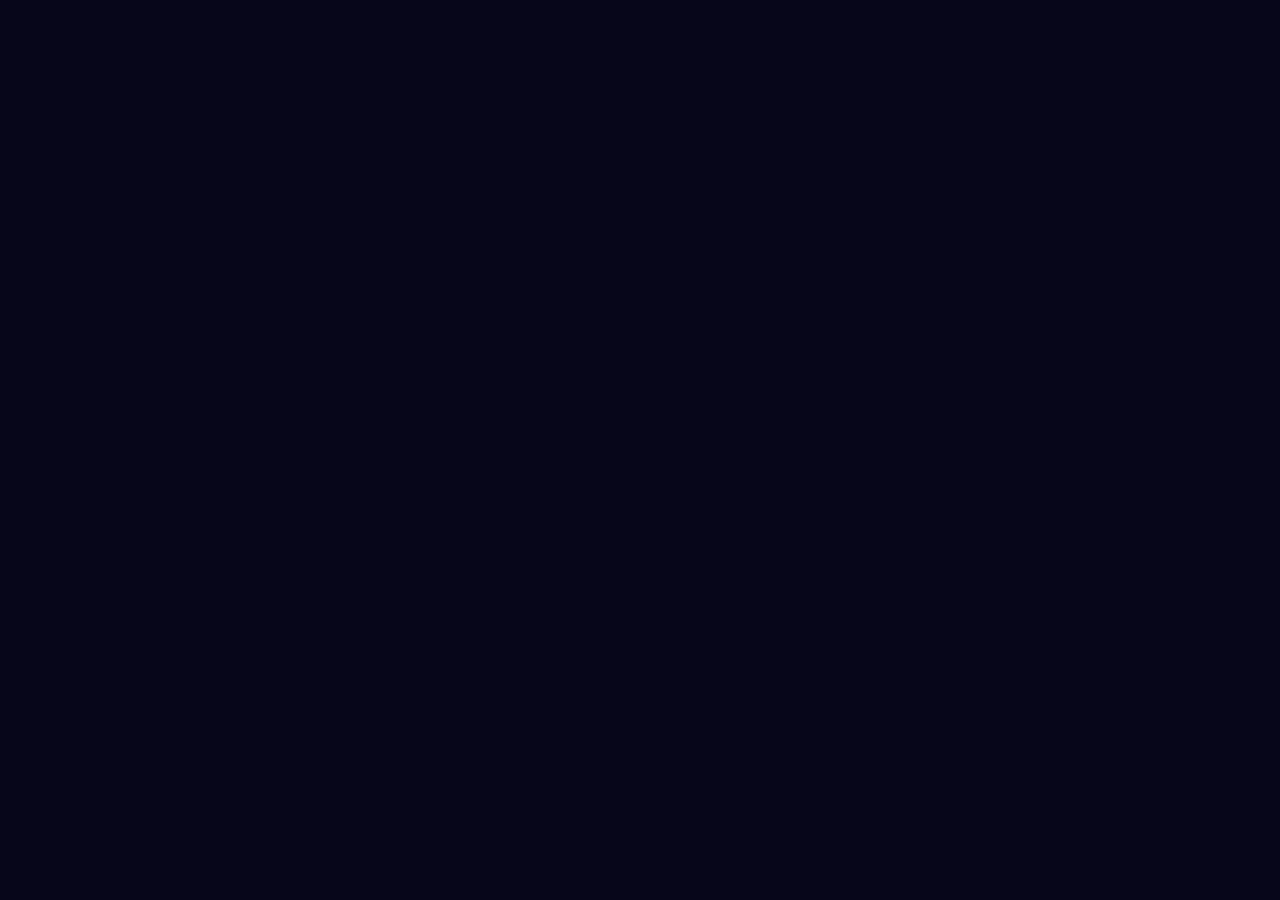
==== index.html @ 248fc1ee "Orb Arena browser build (Poki)" ====
<!doctype html>
<html lang="en">
  <head>
    <meta charset="UTF-8" />
    <meta
      name="viewport"
      content="width=device-width, initial-scale=1, maximum-scale=1, user-scalable=no, viewport-fit=cover"
    />
    <meta name="mobile-web-app-capable" content="yes" />
    <meta name="theme-color" content="#0b0e1a" />
    <title>Orb Arena</title>
    <style>
      :root {
        --bg: #0b0e1a;
        --panel: rgba(14, 18, 36, 0.94);
        --text: #e8ecff;
        --dim: #8e97c4;
        --accent: #4dd2ff;
        --gold: #ffc93c;
        --orb-safe-area-top: var(--safe-area-inset-top, env(safe-area-inset-top, 0px));
        --orb-safe-area-right: var(--safe-area-inset-right, env(safe-area-inset-right, 0px));
        --orb-safe-area-bottom: var(--safe-area-inset-bottom, env(safe-area-inset-bottom, 0px));
        --orb-safe-area-left: var(--safe-area-inset-left, env(safe-area-inset-left, 0px));
      }
      * {
        box-sizing: border-box;
        -webkit-tap-highlight-color: transparent;
      }
      html,
      body {
        margin: 0;
        height: 100%;
        overflow: hidden;
        background: var(--bg);
        color: var(--text);
        font-family: 'Trebuchet MS', 'Segoe UI', system-ui, sans-serif;
        user-select: none;
        -webkit-user-select: none;
        overscroll-behavior: none;
        touch-action: none;
      }
      #game {
        position: fixed;
        inset: 0;
      }
      #game canvas {
        display: block;
        touch-action: none;
      }
      #ui {
        position: fixed;
        inset: 0;
        padding: var(--orb-safe-area-top) var(--orb-safe-area-right) var(--orb-safe-area-bottom)
          var(--orb-safe-area-left);
        pointer-events: none;
        z-index: 2;
      }
      #ui > * {
        pointer-events: auto;
      }
      [hidden] {
        display: none !important;
      }
      .panel {
        background: var(--panel);
        border: 1px solid rgba(120, 140, 255, 0.25);
        border-radius: 18px;
        padding: 20px 24px;
        box-shadow: 0 0 40px rgba(77, 210, 255, 0.15);
      }
      .center {
        position: absolute;
        left: 50%;
        top: 50%;
        transform: translate(-50%, -50%);
        text-align: center;
        max-width: 94vw;
        max-height: 96vh;
        overflow: auto;
      }
      h1 {
        margin: 0 0 2px;
        font-size: clamp(26px, 5vw, 42px);
        letter-spacing: 3px;
        color: var(--accent);
        text-shadow: 0 0 18px var(--accent);
      }
      h3 {
        margin: 14px 0 6px;
        font-size: 15px;
        color: var(--dim);
        text-transform: uppercase;
        letter-spacing: 1px;
      }
      .sub {
        margin: 0 0 10px;
        color: var(--dim);
        font-size: 14px;
      }
      input {
        width: 100%;
        padding: 11px 14px;
        border-radius: 12px;
        border: 1px solid #33406e;
        background: #0a0d1c;
        color: var(--text);
        font-size: 18px;
        text-align: center;
        outline: none;
        user-select: text;
        -webkit-user-select: text;
      }
      input:focus {
        border-color: var(--accent);
      }
      button {
        cursor: pointer;
        font: inherit;
        color: #04101a;
        background: var(--accent);
        border: 0;
        border-radius: 12px;
        padding: 11px 20px;
        font-size: 18px;
        font-weight: 700;
        margin-top: 10px;
        box-shadow: 0 0 20px rgba(77, 210, 255, 0.5);
      }
      button.ghost {
        background: transparent;
        color: var(--dim);
        box-shadow: none;
        font-size: 14px;
        font-weight: 400;
        border: 1px solid #33406e;
        padding: 8px 14px;
      }
      button:hover {
        filter: brightness(1.1);
      }
      button:disabled {
        opacity: 0.45;
        cursor: default;
        filter: none;
      }
      #play {
        width: 100%;
        font-size: 22px;
        padding: 14px;
      }
      .controls {
        margin-top: 10px;
        color: var(--dim);
        font-size: 12px;
        line-height: 1.6;
      }
      /* status bar */
      .status {
        display: flex;
        align-items: center;
        gap: 10px;
        margin: 4px 0 10px;
        font-size: 14px;
      }
      .status .lvl {
        background: #1b2247;
        border: 1px solid #33406e;
        border-radius: 10px;
        padding: 3px 10px;
        white-space: nowrap;
      }
      .status .xp {
        flex: 1;
        height: 8px;
        background: #1b2247;
        border-radius: 6px;
        overflow: hidden;
      }
      .status .xp div {
        height: 100%;
        width: 0;
        background: linear-gradient(90deg, #4dd2ff, #b77dff);
      }
      .status .coins {
        color: var(--gold);
        font-weight: 700;
        white-space: nowrap;
      }
      /* menu tiles */
      .grid {
        display: grid;
        grid-template-columns: repeat(4, 1fr);
        gap: 8px;
        margin: 10px 0 4px;
      }
      .tile {
        margin: 0;
        padding: 10px 6px;
        font-size: 14px;
        background: #1b2247;
        color: var(--text);
        box-shadow: none;
        border: 1px solid #33406e;
        position: relative;
      }
      .tile .ic {
        display: block;
        font-size: 22px;
        margin-bottom: 2px;
      }
      .dot {
        display: none;
        position: absolute;
        top: 4px;
        right: 6px;
        width: 10px;
        height: 10px;
        border-radius: 50%;
        background: #ff1744;
        box-shadow: 0 0 8px #ff1744;
      }
      .dot.on {
        display: block;
      }
      /* pages */
      #page {
        width: min(980px, 96vw);
        height: min(640px, 94vh);
        display: flex;
        flex-direction: column;
        text-align: left;
        overflow: hidden;
      }
      #pagehead {
        display: flex;
        align-items: center;
        gap: 12px;
        margin-bottom: 8px;
      }
      #pagehead h2 {
        margin: 0;
        flex: 1;
        color: var(--accent);
        font-size: 22px;
      }
      #pagehead button {
        margin: 0;
        padding: 6px 14px;
        font-size: 14px;
      }
      #pagebody {
        flex: 1;
        overflow: auto;
        padding-right: 4px;
      }
      .cards {
        display: grid;
        grid-template-columns: repeat(auto-fill, minmax(150px, 1fr));
        gap: 10px;
      }
      .card {
        background: #121936;
        border: 1px solid #2a3566;
        border-radius: 12px;
        padding: 10px;
        text-align: center;
        font-size: 13px;
        position: relative;
      }
      .card b {
        display: block;
        font-size: 15px;
        margin-bottom: 2px;
      }
      .card .d {
        color: var(--dim);
        font-size: 12px;
        min-height: 30px;
      }
      .card.sel {
        border-color: var(--accent);
        box-shadow: 0 0 14px rgba(77, 210, 255, 0.4);
      }
      .card.locked {
        opacity: 0.6;
      }
      .card button {
        margin-top: 6px;
        padding: 5px 10px;
        font-size: 13px;
        width: 100%;
      }
      .swatch {
        display: inline-block;
        width: 28px;
        height: 28px;
        border-radius: 50%;
        margin-bottom: 4px;
        box-shadow: 0 0 10px currentColor;
      }
      .row {
        display: flex;
        align-items: center;
        gap: 10px;
        background: #121936;
        border: 1px solid #2a3566;
        border-radius: 12px;
        padding: 10px 12px;
        margin-bottom: 8px;
      }
      .row .grow {
        flex: 1;
      }
      .row button {
        margin: 0;
        padding: 7px 14px;
        font-size: 14px;
      }
      .bar {
        height: 8px;
        background: #1b2247;
        border-radius: 6px;
        overflow: hidden;
        margin-top: 5px;
      }
      .bar > div {
        height: 100%;
        background: var(--accent);
      }
      .tabs {
        display: flex;
        gap: 6px;
        margin-bottom: 10px;
        flex-wrap: wrap;
      }
      .tabs button {
        margin: 0;
        padding: 6px 12px;
        font-size: 13px;
      }
      .tabs button.on {
        background: var(--accent);
        color: #04101a;
      }
      .star {
        color: #44496b;
      }
      .star.on {
        color: var(--gold);
      }
      .days {
        display: grid;
        grid-template-columns: repeat(7, 1fr);
        gap: 6px;
        margin: 10px 0;
      }
      .day {
        background: #121936;
        border: 1px solid #2a3566;
        border-radius: 10px;
        padding: 8px 2px;
        text-align: center;
        font-size: 12px;
      }
      .day.done {
        opacity: 0.5;
      }
      .day.now {
        border-color: var(--gold);
        box-shadow: 0 0 14px rgba(255, 201, 60, 0.5);
      }
      .day b {
        display: block;
        color: var(--gold);
        font-size: 15px;
      }
      .wheelbox {
        text-align: center;
      }
      #wheelwrap {
        position: relative;
        width: 300px;
        height: 300px;
        margin: 6px auto;
      }
      #wheel {
        width: 100%;
        height: 100%;
        border-radius: 50%;
        border: 4px solid var(--gold);
        transition: transform 4.2s cubic-bezier(0.15, 0.7, 0.1, 1);
        box-shadow: 0 0 30px rgba(255, 201, 60, 0.4);
      }
      #pointer {
        position: absolute;
        left: 50%;
        top: -10px;
        width: 0;
        height: 0;
        margin-left: -12px;
        border-left: 12px solid transparent;
        border-right: 12px solid transparent;
        border-top: 26px solid #ff1744;
        z-index: 2;
      }
      .dexgrid {
        display: grid;
        grid-template-columns: repeat(auto-fill, minmax(26px, 1fr));
        gap: 3px;
        margin: 6px 0 10px;
      }
      .dexgrid i {
        height: 26px;
        border-radius: 6px;
        background: #1b2247;
        border: 1px solid #2a3566;
        display: block;
      }
      .tag {
        display: inline-block;
        border: 1px solid;
        border-radius: 8px;
        padding: 1px 7px;
        font-size: 11px;
        margin: 1px;
      }
      /* HUD */
      #hud {
        position: absolute;
        inset: 0;
        pointer-events: none;
        font-weight: 700;
        text-shadow: 0 0 6px #000;
      }
      #hud > * {
        position: absolute;
      }
      #hpbox {
        left: 14px;
        top: 12px;
        display: flex;
        gap: 8px;
        align-items: center;
      }
      .pip {
        width: 20px;
        height: 20px;
        border-radius: 50%;
        background: #ff5e8a;
        box-shadow: 0 0 10px #ff5e8a;
      }
      .pip.off {
        background: #2a2f4a;
        box-shadow: none;
      }
      .hpbar {
        width: 120px;
        height: 14px;
        background: #2a2f4a;
        border-radius: 8px;
        overflow: hidden;
      }
      .hpbar div {
        height: 100%;
        background: #ff5e8a;
      }
      .hpnum {
        font-size: 14px;
      }
      #kills {
        left: 14px;
        top: 42px;
        font-size: 16px;
      }
      #timer {
        left: 50%;
        top: 8px;
        transform: translateX(-50%);
        font-size: 34px;
        letter-spacing: 2px;
      }
      #modeinfo {
        left: 50%;
        top: 50px;
        transform: translateX(-50%);
        font-size: 14px;
        color: var(--dim);
        white-space: nowrap;
      }
      #fxbar {
        left: 14px;
        top: 68px;
        display: flex;
        flex-direction: column;
        gap: 3px;
        align-items: flex-start;
      }
      .chip {
        border: 1px solid;
        border-radius: 8px;
        padding: 1px 8px;
        font-size: 12px;
        background: rgba(8, 10, 24, 0.6);
      }
      #lb {
        right: 62px;
        top: 10px;
        font-size: 14px;
        min-width: 150px;
        background: rgba(8, 10, 24, 0.55);
        border-radius: 10px;
        padding: 8px 10px;
      }
      #lb div {
        display: flex;
        justify-content: space-between;
        gap: 12px;
      }
      #lb .me {
        color: var(--accent);
      }
      #banner {
        left: 50%;
        top: 16%;
        transform: translateX(-50%);
        font-size: 26px;
        color: var(--gold);
        white-space: nowrap;
      }
      #objective {
        left: 50%;
        bottom: 12px;
        transform: translateX(-50%);
        font-size: 15px;
        background: rgba(8, 10, 24, 0.7);
        border: 1px solid #33406e;
        border-radius: 10px;
        padding: 4px 12px;
        white-space: nowrap;
      }
      #notes {
        left: 50%;
        top: 84px;
        transform: translateX(-50%);
        display: flex;
        flex-direction: column;
        align-items: center;
        gap: 4px;
      }
      .note {
        background: rgba(8, 10, 24, 0.78);
        border: 1px solid #33406e;
        border-radius: 10px;
        padding: 4px 14px;
        font-size: 16px;
        transition: opacity 0.5s;
        white-space: nowrap;
      }
      .note.out {
        opacity: 0;
      }
      #skills {
        position: absolute;
        left: 50%;
        bottom: 14px;
        transform: translateX(-50%);
        display: flex;
        gap: 12px;
      }
      .skillcard {
        position: relative;
      }
      .skillcard .rb {
        position: absolute;
        right: 8px;
        top: 6px;
        font-family: var(--f-title, inherit);
        font-size: 20px;
        font-weight: 800;
        border: 2px solid currentColor;
        border-radius: 8px;
        padding: 0 7px;
        background: rgba(8, 10, 24, 0.7);
      }
      #mpbar {
        position: absolute;
        left: 50%;
        bottom: 84px;
        transform: translateX(-50%);
        width: 300px;
        height: 12px;
        background: #1b2140;
        border: 1px solid #33406e;
        border-radius: 8px;
        overflow: hidden;
        pointer-events: none;
      }
      #mpfill {
        height: 100%;
        width: 100%;
        background: linear-gradient(90deg, #2979ff, #4dd2ff);
      }
      #mptxt {
        position: absolute;
        inset: 0;
        text-align: center;
        font-size: 10px;
        line-height: 12px;
      }
      .skill {
        position: relative;
        margin: 0;
        width: 84px;
        height: 62px;
        padding: 4px;
        background: rgba(8, 10, 24, 0.78);
        color: var(--text);
        border: 2px solid #33406e;
        border-radius: 14px;
        box-shadow: none;
        font-size: 13px;
        overflow: hidden;
        touch-action: none;
      }
      .skill::after {
        content: '';
        position: absolute;
        left: 0;
        right: 0;
        bottom: 0;
        height: var(--cd, 0%);
        background: rgba(0, 0, 0, 0.62);
        pointer-events: none;
      }
      .skill.ready {
        box-shadow: 0 0 14px currentColor;
      }
      .skill.nomp {
        opacity: 0.55;
      }
      .skill .rk {
        position: absolute;
        left: 4px;
        top: 3px;
        z-index: 1;
        font-size: 11px;
        font-weight: 800;
        border: 1px solid currentColor;
        border-radius: 6px;
        padding: 0 4px;
        background: rgba(8, 10, 24, 0.8);
      }
      .skill .el {
        position: absolute;
        left: 0;
        right: 0;
        bottom: 0;
        height: 4px;
      }
      .skill .skn {
        display: block;
        font-weight: 700;
      }
      .skill .key {
        display: block;
        font-size: 10px;
        color: var(--dim);
      }
      .skill .cdn {
        position: absolute;
        right: 6px;
        top: 2px;
        z-index: 1;
        font-size: 16px;
        color: var(--gold);
      }
      #mute {
        position: absolute;
        right: 12px;
        top: 10px;
        margin: 0;
        width: 40px;
        height: 40px;
        padding: 0;
        font-size: 18px;
        border-radius: 50%;
        background: rgba(8, 10, 24, 0.7);
        color: var(--text);
        box-shadow: none;
        border: 1px solid #33406e;
      }
      body.ingame #game {
        bottom: 96px;
      }
      body.ingame #skills {
        bottom: 8px;
      }
      body.ingame #mpbar {
        bottom: 76px;
      }
      @media (max-height: 560px) {
        body.ingame #game {
          bottom: 66px;
        }
        body.ingame .skill {
          height: 50px;
          width: 74px;
          font-size: 11px;
        }
        body.ingame #skills {
          bottom: 4px;
        }
        body.ingame #mpbar {
          bottom: 56px;
          height: 8px;
        }
      }
      @media (pointer: coarse) {
        body.ingame #game {
          bottom: 0;
          right: 78px;
        }
      }
      body.touchdev.ingame #game {
        bottom: 0;
        right: 78px;
      }
      #modal {
        position: fixed;
        inset: 0;
        z-index: 80;
        background: rgba(4, 2, 12, 0.7);
        display: flex;
        align-items: center;
        justify-content: center;
        pointer-events: auto;
      }
      #modal[hidden],
      #mergefx[hidden] {
        display: none;
      }
      #modal .box {
        position: relative;
        width: min(640px, 94vw);
        max-height: 86vh;
        overflow: auto;
        padding: 16px 18px;
      }
      #modal .mclose {
        position: absolute;
        right: 12px;
        top: 12px;
        margin: 0;
      }
      #modal .stats {
        display: grid;
        grid-template-columns: repeat(3, 1fr);
        gap: 6px;
        margin: 8px 0;
      }
      #modal .stats div {
        border: 1px solid #33406e;
        border-radius: 8px;
        padding: 6px 8px;
        background: rgba(8, 10, 24, 0.6);
      }
      #modal .stats b {
        display: block;
        font-size: 18px;
      }
      #levelup {
        position: fixed;
        right: 16px;
        top: 70px;
        z-index: 86;
        pointer-events: auto;
        cursor: pointer;
        animation: mfxin 0.3s ease-out;
      }
      #levelup[hidden],
      #skillbanner[hidden],
      #formfx[hidden] {
        display: none;
      }
      .lvbox {
        width: 240px;
        background: #f4f6ff;
        color: #1b1f3a;
        border: 4px solid #4a5aa8;
        border-radius: 10px;
        box-shadow: 0 6px 0 #2a2f5a;
        font-family: Rajdhani, sans-serif;
      }
      .lvtitle {
        background: #4a5aa8;
        color: #fff;
        font-weight: 800;
        padding: 4px 10px;
        letter-spacing: 1px;
      }
      .lvrows div {
        display: grid;
        grid-template-columns: 1fr auto 52px;
        padding: 2px 10px;
        font-weight: 700;
        border-bottom: 1px solid #dfe3f5;
      }
      .lvrows i {
        font-style: normal;
        color: #1f9d55;
        text-align: right;
      }
      .lvmsg {
        padding: 6px 10px;
        font-weight: 800;
        background: #e2e6fa;
      }
      .skfeed {
        position: fixed;
        top: 96px;
        z-index: 30;
        pointer-events: none;
        display: flex;
        flex-direction: column;
        gap: 4px;
        max-width: 38vw;
      }
      #skfeed-l {
        left: 10px;
        align-items: flex-start;
      }
      #skfeed-r {
        right: 10px;
        align-items: flex-end;
      }
      .skf {
        font-family: Bangers, Impact, sans-serif;
        font-size: 22px;
        letter-spacing: 1px;
        padding: 2px 12px;
        border-radius: 8px;
        background: rgba(8, 10, 24, 0.65);
        white-space: nowrap;
        overflow: hidden;
        text-overflow: ellipsis;
        max-width: 100%;
        animation: skfin 0.25s ease-out, skfout 0.3s ease-in 1.5s forwards;
      }
      .skf.me {
        color: #4da3ff;
        border-left: 4px solid #4da3ff;
        text-shadow: 0 0 10px #1f6fe0;
      }
      .skf.foe {
        color: #ff4d5e;
        border-right: 4px solid #ff4d5e;
        text-shadow: 0 0 10px #d6001c;
      }
      @keyframes skfin {
        from {
          opacity: 0;
          transform: translateX(var(--skf-from, -30px)) scale(1.3);
        }
        to {
          opacity: 1;
          transform: none;
        }
      }
      @keyframes skfout {
        to {
          opacity: 0;
        }
      }
      #skfeed-r .skf {
        --skf-from: 30px;
      }
      body.in-menu .skfeed {
        display: none;
      }
      body.ad-playing #ui,
      body.ad-playing #touch {
        pointer-events: none;
      }
      #skillbanner {
        position: fixed;
        left: 50%;
        top: 64px;
        transform: translateX(-50%);
        z-index: 30;
        pointer-events: none;
        font-family: Bangers, Impact, sans-serif;
        font-size: 26px;
        letter-spacing: 1px;
        padding: 2px 16px;
        border-radius: 10px;
        background: rgba(8, 10, 24, 0.55);
        text-shadow: 0 0 12px currentColor;
        white-space: nowrap;
        animation: bannerin 0.3s ease-out;
      }
      @keyframes bannerin {
        from {
          transform: translateX(-50%) scale(1.8);
          opacity: 0;
        }
        to {
          transform: translateX(-50%) scale(1);
          opacity: 1;
        }
      }
      #formfx {
        position: fixed;
        inset: 0;
        z-index: 70;
        pointer-events: none;
        display: flex;
        align-items: center;
        justify-content: center;
        background: radial-gradient(circle, rgba(255, 23, 68, 0.25), rgba(0, 0, 0, 0.55));
      }
      #formfx .fbox {
        text-align: center;
        animation: mfxin 0.4s ease-out;
      }
      #formfx .fname {
        font-family: Bangers, Impact, sans-serif;
        font-size: 64px;
        color: #ffe58a;
        text-shadow: 0 0 30px #ff1744;
      }
      #formfx .fstats {
        font-size: 20px;
        font-weight: 800;
        color: #fff;
      }
      .statsheet {
        display: grid;
        grid-template-columns: repeat(4, 1fr);
        gap: 6px;
      }
      .statsheet div {
        border: 1px solid #33406e;
        border-radius: 8px;
        padding: 6px 8px;
        background: rgba(8, 10, 24, 0.6);
      }
      .statsheet b {
        display: block;
        font-size: 18px;
      }
      .worldbox {
        margin-bottom: 14px;
      }
      .worldbox.locked {
        filter: grayscale(0.7) brightness(0.7);
      }
      .worldmap {
        width: 100%;
        height: auto;
        display: block;
        border-radius: 18px;
      }
      .worldmap .trail {
        animation: dash 1.6s linear infinite;
      }
      .worldmap .spark {
        animation: twinkle 2.4s ease-in-out infinite;
      }
      .worldmap .mnode.next .halo {
        animation: pulse 1.1s ease-in-out infinite;
        transform-box: fill-box;
        transform-origin: center;
      }
      .worldmap .mnode.open:hover circle {
        filter: brightness(1.25);
      }
      @keyframes dash {
        to {
          stroke-dashoffset: -40;
        }
      }
      @keyframes twinkle {
        50% {
          opacity: 0.2;
        }
      }
      @keyframes pulse {
        50% {
          transform: scale(1.5);
          opacity: 0.6;
        }
      }
      #mergefx {
        position: fixed;
        top: 14%;
        left: 50%;
        transform: translateX(-50%);
        z-index: 85;
        pointer-events: none;
      }
      .mfx {
        min-width: 280px;
        text-align: center;
        padding: 12px 18px;
        border: 3px solid #ffc93c;
        border-radius: 16px;
        background: radial-gradient(circle at 50% 30%, #3a1d6e, #120a26);
        box-shadow: 0 0 40px rgba(255, 201, 60, 0.45);
        animation: mfxin 0.35s ease-out;
      }
      .mfx .mtitle {
        font-family: Bangers, Impact, sans-serif;
        font-size: 32px;
        letter-spacing: 1px;
        color: #ffe58a;
      }
      .mfx .mrow {
        display: flex;
        justify-content: center;
        align-items: center;
        gap: 6px;
        margin: 6px 0;
      }
      .mfx .ico {
        width: 64px;
        height: 64px;
        margin: 0;
      }
      .mfx .ghostcard {
        animation: mfxfly 0.8s ease-in 0.3s forwards;
      }
      .mfx .plus {
        font-size: 28px;
        color: #ffe58a;
        animation: mfxfade 0.8s 0.3s forwards;
      }
      .mfx .maincard {
        animation: mfxpulse 0.9s 0.9s;
      }
      .mfx .lvup {
        font-family: Bangers, Impact, sans-serif;
        font-size: 30px;
        color: #7dff6b;
        animation: mfxpulse 0.9s 1s 2;
      }
      .mfx .bar {
        height: 10px;
        margin-top: 6px;
      }
      .mfx .bar > div {
        transition: width 1.1s ease-out 0.5s;
        background: linear-gradient(90deg, #ffc93c, #7dff6b);
      }
      @keyframes mfxin {
        from {
          transform: scale(0.6);
          opacity: 0;
        }
        to {
          transform: scale(1);
          opacity: 1;
        }
      }
      @keyframes mfxfly {
        to {
          transform: translateX(60px) scale(0.3);
          opacity: 0;
        }
      }
      @keyframes mfxfade {
        to {
          opacity: 0;
        }
      }
      @keyframes mfxpulse {
        50% {
          transform: scale(1.25);
          filter: brightness(1.6);
        }
      }
      .kc {
        display: inline-block;
        padding: 3px 6px;
        margin: 2px;
        border: 2px solid #ffd36e;
        border-bottom-width: 4px;
        border-radius: 6px;
        font-weight: 800;
        text-align: center;
        background: rgba(8, 10, 24, 0.85);
      }
      .kcrow {
        margin: 4px 0;
        text-align: center;
      }
      .kcrow span:not(.kc) {
        margin: 0 6px;
        opacity: 0.85;
      }
      .skillcard {
        cursor: pointer;
      }
      #onboard {
        position: absolute;
        left: 50%;
        top: 50%;
        transform: translate(-50%, -50%);
        width: min(960px, 96vw);
        max-height: 94vh;
        overflow: auto;
        z-index: 60;
        padding: 14px 18px;
      }
      #onboard .obrow {
        display: flex;
        gap: 14px;
        align-items: center;
      }
      #onboard .pick {
        display: flex;
        flex-wrap: wrap;
        gap: 6px;
      }
      #onboard .pick button.on,
      #onboard .card.sel {
        outline: 2px solid #ffd36e;
      }
      #onboard .card {
        cursor: pointer;
      }
      #countdown {
        position: absolute;
        left: 50%;
        top: 38%;
        transform: translate(-50%, -50%);
        font-family: Bangers, Impact, sans-serif;
        font-size: 150px;
        color: #ffe58a;
        text-shadow:
          0 0 30px #ff8a3c,
          0 6px 0 #1b0a3a;
        pointer-events: none;
        z-index: 40;
      }
      #lobby {
        position: absolute;
        left: 50%;
        top: 50%;
        transform: translate(-50%, -50%);
        width: min(900px, 94vw);
        max-height: 88vh;
        overflow: auto;
        z-index: 45;
        padding: 14px 18px;
      }
      #lobby h2 {
        margin: 0 0 4px;
      }
      #lobby .lteam {
        display: grid;
        grid-template-columns: 1fr 1fr;
        gap: 10px;
      }
      #lobby .lp {
        border: 1px solid #33406e;
        border-radius: 10px;
        padding: 8px 10px;
        background: rgba(8, 10, 24, 0.6);
        font-size: 13px;
      }
      #lobby .lp b {
        font-size: 15px;
      }
      #lobby .lsk {
        margin-top: 3px;
        line-height: 1.25;
      }
      #lobby .lsk i {
        font-style: normal;
        opacity: 0.75;
      }
      #lobby .pick {
        display: flex;
        flex-wrap: wrap;
        gap: 6px;
        margin: 6px 0;
      }
      #lobby .pick button {
        margin: 0;
        padding: 5px 9px;
        font-size: 13px;
      }
      #lobby .pick button.on {
        outline: 2px solid #ffd36e;
      }
      #lobby .lbar {
        display: flex;
        align-items: center;
        gap: 12px;
        margin-top: 10px;
      }
      .skill.auto {
        font-weight: 800;
        letter-spacing: 1px;
      }
      .skill.auto.on {
        background: #ffc93c;
        color: #1b0a3a;
      }
      #emotebtn {
        position: absolute;
        left: 12px;
        bottom: 56px;
        margin: 0;
        padding: 6px 12px;
        background: rgba(8, 10, 24, 0.7);
      }
      #emotes {
        position: absolute;
        left: 12px;
        bottom: 100px;
        display: grid;
        grid-template-columns: repeat(3, auto);
        gap: 6px;
        padding: 8px;
        border-radius: 10px;
        background: rgba(8, 10, 24, 0.85);
        border: 1px solid #ffd36e66;
        z-index: 20;
      }
      #emotes button {
        margin: 0;
        padding: 6px 10px;
        font-size: 14px;
      }
      #leave,
      #invite {
        position: absolute;
        bottom: 12px;
        margin: 0;
        background: rgba(8, 10, 24, 0.7);
      }
      #leave {
        left: 12px;
      }
      #invite {
        left: 86px;
      }
      #board table {
        border-collapse: collapse;
        margin: 10px auto 0;
        min-width: 320px;
      }
      #board td,
      #board th {
        padding: 4px 12px;
        text-align: left;
      }
      #board th {
        color: var(--dim);
        font-weight: 400;
        font-size: 13px;
      }
      #board tr.me td {
        color: var(--accent);
        font-weight: 700;
      }
      #board h2 {
        margin: 0;
        font-size: 28px;
        color: var(--gold);
      }
      #board .next {
        color: var(--dim);
        margin-top: 10px;
      }
      #board .reward {
        margin-top: 10px;
        color: var(--gold);
        font-size: 16px;
      }
      #touch {
        position: fixed;
        inset: 0;
        z-index: 1;
        touch-action: none;
        pointer-events: none;
      }
      #touch.on {
        pointer-events: auto;
      }
      .stick {
        position: absolute;
        width: 120px;
        height: 120px;
        margin: -60px 0 0 -60px;
        border-radius: 50%;
        border: 2px solid rgba(255, 255, 255, 0.35);
        background: rgba(255, 255, 255, 0.08);
        pointer-events: none;
      }
      .knob {
        position: absolute;
        left: 50%;
        top: 50%;
        width: 52px;
        height: 52px;
        margin: -26px 0 0 -26px;
        border-radius: 50%;
        background: rgba(77, 210, 255, 0.6);
      }
      #ovmsg {
        font-size: 20px;
        margin: 0 0 6px;
      }
      #ovbtns button {
        margin: 10px 6px 0;
      }
      #hint {
        position: absolute;
        left: 50%;
        bottom: 22%;
        transform: translateX(-50%);
        text-align: center;
        background: rgba(8, 10, 24, 0.78);
        border: 1px solid rgba(77, 210, 255, 0.5);
        border-radius: 14px;
        padding: 12px 20px;
        font-size: clamp(14px, 2.4vw, 22px);
        line-height: 1.5;
        pointer-events: none;
        transition: opacity 0.6s;
        max-width: 92vw;
      }
      #hint b {
        color: var(--accent);
      }
      #rotate {
        position: fixed;
        inset: 0;
        z-index: 10;
        background: #0b0e1a;
        display: none;
        align-items: center;
        justify-content: center;
        text-align: center;
        font-size: 22px;
        padding: 30px;
      }
      @media (orientation: portrait) and (pointer: coarse) {
        #rotate {
          display: flex;
        }
      }
      #toast {
        position: absolute;
        left: 50%;
        bottom: 74px;
        transform: translateX(-50%);
        color: var(--dim);
        font-size: 13px;
        pointer-events: none;
      }
      @media (pointer: coarse) {
        #skills {
          left: auto;
          right: 8px;
          top: 56px;
          bottom: auto;
          transform: none;
          flex-direction: column;
          gap: 5px;
        }
        .skillcard {
          position: relative;
        }
        .skillcard .rb {
          position: absolute;
          right: 8px;
          top: 6px;
          font-family: var(--f-title, inherit);
          font-size: 20px;
          font-weight: 800;
          border: 2px solid currentColor;
          border-radius: 8px;
          padding: 0 7px;
          background: rgba(8, 10, 24, 0.7);
        }
        #mpbar {
          bottom: auto;
          top: 8px;
          left: 14px;
          transform: none;
          width: 130px;
        }
        .skill {
          width: 58px;
          height: 40px;
          padding: 2px;
          font-size: 10px;
        }
        .skill .key {
          display: none;
        }
      }
      @media (max-height: 520px) {
        .panel {
          padding: 10px 14px;
        }
        h1 {
          font-size: 22px;
        }
        .grid {
          grid-template-columns: repeat(8, 1fr);
        }
        .tile {
          font-size: 11px;
          padding: 6px 2px;
        }
        .tile .ic {
          font-size: 16px;
        }
        button {
          padding: 7px 14px;
          font-size: 14px;
        }
        #play {
          font-size: 16px;
          padding: 8px;
        }
        input {
          padding: 6px;
          font-size: 14px;
        }
        .controls {
          display: none;
        }
        #timer {
          font-size: 22px;
          top: 4px;
        }
        #modeinfo {
          top: 32px;
          font-size: 11px;
        }
        #lb {
          font-size: 10px;
          min-width: 110px;
          padding: 4px 6px;
          right: 52px;
          top: 6px;
        }
        #kills {
          font-size: 12px;
          top: 28px;
        }
        .pip {
          width: 12px;
          height: 12px;
        }
        #hpbox {
          top: 8px;
          left: 10px;
          gap: 5px;
        }
        #fxbar {
          top: 48px;
          left: 10px;
        }
        .chip {
          font-size: 10px;
        }
        #notes {
          top: 54px;
        }
        .note {
          font-size: 12px;
          padding: 2px 8px;
        }
        #hint {
          bottom: auto;
          top: 14%;
          font-size: 12px;
          padding: 6px 12px;
        }
        #mute {
          width: 32px;
          height: 32px;
          font-size: 14px;
          top: 6px;
          right: 8px;
        }
        #leave,
        #invite {
          font-size: 11px;
          padding: 5px 10px;
          bottom: 8px;
        }
        #leave {
          left: 8px;
        }
        #invite {
          left: 66px;
        }
        #banner {
          font-size: 16px;
        }
        .stick {
          width: 100px;
          height: 100px;
          margin: -50px 0 0 -50px;
        }
        .knob {
          width: 44px;
          height: 44px;
          margin: -22px 0 0 -22px;
        }
        #page {
          height: 96vh;
        }
        #wheelwrap {
          width: 200px;
          height: 200px;
        }
        #objective {
          font-size: 11px;
          bottom: 6px;
          padding: 2px 8px;
        }
      }

      /* ===== Starforge theme: custom fonts, ornate panels, cosmic backdrop ===== */
      :root {
        --bg: #07061a;
        --text: #f4eeff;
        --dim: #a9a2d6;
        --accent: #4dd2ff;
        --gold: #ffc93c;
        --f-display: 'Cinzel', Georgia, serif;
        --f-ui: 'Rajdhani', 'Segoe UI', system-ui, sans-serif;
        --f-pop: 'Bangers', Impact, cursive;
      }
      html,
      body {
        font-family: var(--f-ui);
        font-weight: 600;
        letter-spacing: 0.3px;
        background: var(--bg);
      }
      #backdrop {
        position: fixed;
        inset: 0;
        z-index: 1;
        pointer-events: none;
        opacity: 0;
        transition: opacity 0.4s;
        background:
          radial-gradient(1.4px 1.4px at 12% 22%, #fff, transparent),
          radial-gradient(1.2px 1.2px at 28% 64%, #cfe9ff, transparent),
          radial-gradient(1.6px 1.6px at 44% 14%, #fff, transparent),
          radial-gradient(1.2px 1.2px at 58% 80%, #ffe9b0, transparent),
          radial-gradient(1.4px 1.4px at 71% 36%, #fff, transparent),
          radial-gradient(1.2px 1.2px at 86% 70%, #d9c8ff, transparent),
          radial-gradient(1.6px 1.6px at 93% 18%, #fff, transparent),
          radial-gradient(1.2px 1.2px at 6% 86%, #fff, transparent),
          radial-gradient(1px 1px at 37% 42%, #fff, transparent),
          radial-gradient(1px 1px at 79% 90%, #fff, transparent),
          radial-gradient(60% 55% at 15% 15%, rgba(91, 60, 255, 0.5), transparent),
          radial-gradient(55% 60% at 85% 80%, rgba(255, 77, 166, 0.35), transparent),
          radial-gradient(40% 40% at 55% 50%, rgba(77, 210, 255, 0.18), transparent), #07061a;
      }
      body.in-menu #backdrop {
        opacity: 1;
      }
      .panel {
        border: 2px solid rgba(138, 92, 255, 0.55);
        border-radius: 12px;
        background: linear-gradient(165deg, rgba(34, 26, 96, 0.97), rgba(11, 9, 38, 0.98));
        box-shadow:
          0 0 0 1px #000,
          0 14px 50px rgba(0, 0, 0, 0.7),
          inset 0 0 50px rgba(91, 60, 255, 0.18);
      }
      .panel::before {
        content: '';
        position: absolute;
        inset: 5px;
        pointer-events: none;
        border-radius: 8px;
        background:
          linear-gradient(var(--gold), var(--gold)) top left / 22px 3px no-repeat,
          linear-gradient(var(--gold), var(--gold)) top left / 3px 22px no-repeat,
          linear-gradient(var(--gold), var(--gold)) top right / 22px 3px no-repeat,
          linear-gradient(var(--gold), var(--gold)) top right / 3px 22px no-repeat,
          linear-gradient(var(--gold), var(--gold)) bottom left / 22px 3px no-repeat,
          linear-gradient(var(--gold), var(--gold)) bottom left / 3px 22px no-repeat,
          linear-gradient(var(--gold), var(--gold)) bottom right / 22px 3px no-repeat,
          linear-gradient(var(--gold), var(--gold)) bottom right / 3px 22px no-repeat;
      }
      h1 {
        font-family: var(--f-display);
        font-weight: 900;
        letter-spacing: 5px;
        background: linear-gradient(180deg, #fffbe0, #ffc93c 55%, #e8851e);
        -webkit-background-clip: text;
        background-clip: text;
        color: transparent;
        text-shadow: none;
        filter: drop-shadow(0 0 16px rgba(255, 179, 0, 0.55));
      }
      h2,
      h3 {
        font-family: var(--f-display);
        letter-spacing: 1px;
      }
      h3 {
        color: var(--gold);
        font-size: 14px;
      }
      .sub {
        color: var(--dim);
        font-size: 15px;
        letter-spacing: 0.6px;
      }
      input {
        font-family: var(--f-ui);
        font-weight: 700;
        border: 2px solid #5b4aa8;
        background: rgba(6, 5, 24, 0.9);
        border-radius: 8px;
        letter-spacing: 1px;
      }
      input:focus {
        border-color: var(--gold);
        box-shadow: 0 0 14px rgba(255, 201, 60, 0.4);
      }
      button {
        font-family: var(--f-ui);
        font-weight: 700;
        text-transform: uppercase;
        letter-spacing: 1.4px;
        color: #04122a;
        border: 2px solid #c8f4ff;
        border-radius: 8px;
        background: linear-gradient(180deg, #7be6ff, #2a9be0);
        box-shadow:
          0 4px 0 #14527a,
          0 0 18px rgba(77, 210, 255, 0.45);
        transition:
          transform 0.08s,
          box-shadow 0.08s,
          filter 0.15s;
      }
      button:hover {
        transform: translateY(-1px);
        filter: brightness(1.12);
      }
      button:active {
        transform: translateY(3px);
        box-shadow:
          0 1px 0 #14527a,
          0 0 10px rgba(77, 210, 255, 0.4);
      }
      button:disabled {
        transform: none;
        box-shadow: 0 3px 0 #1c2440;
        background: linear-gradient(180deg, #3a4266, #262c4d);
        border-color: #4a5280;
        color: #8c93b8;
      }
      button.ghost {
        background: rgba(10, 8, 36, 0.7);
        color: var(--dim);
        border: 2px solid #4a3f8f;
        box-shadow: none;
        text-transform: none;
        letter-spacing: 0.6px;
      }
      #play {
        font-family: var(--f-display);
        font-weight: 900;
        font-size: 24px;
        letter-spacing: 3px;
        color: #2a1500;
        border-color: #fff3b0;
        background: linear-gradient(180deg, #ffe58a, #ffb020 60%, #e8851e);
        box-shadow:
          0 5px 0 #8a4f00,
          0 0 26px rgba(255, 176, 32, 0.6);
      }
      .tabs button {
        text-transform: none;
        letter-spacing: 0.5px;
        background: rgba(20, 16, 66, 0.9);
        color: var(--text);
        border: 2px solid #4a3f8f;
        box-shadow: none;
      }
      .tabs button.on {
        background: linear-gradient(180deg, #ffe58a, #ffb020);
        color: #2a1500;
        border-color: #fff3b0;
      }
      .grid {
        display: flex;
        flex-wrap: wrap;
        justify-content: center;
        gap: 8px;
      }
      .tile {
        width: calc(20% - 7px);
        min-width: 84px;
        background: linear-gradient(180deg, rgba(48, 38, 128, 0.95), rgba(20, 16, 64, 0.95));
        color: var(--text);
        border: 2px solid #5b4aa8;
        box-shadow: 0 3px 0 #0a0820;
        text-transform: none;
        letter-spacing: 0.5px;
        font-size: 15px;
      }
      .tile:hover {
        border-color: var(--gold);
        box-shadow:
          0 3px 0 #0a0820,
          0 0 18px rgba(255, 201, 60, 0.45);
      }
      .tile .ic {
        font-size: 26px;
        filter: drop-shadow(0 0 6px rgba(255, 201, 60, 0.5));
      }
      .card,
      .row,
      .day,
      .tile {
        font-family: var(--f-ui);
      }
      .card {
        background: linear-gradient(180deg, #1d1760, #110d3d);
        border: 2px solid #4a3f8f;
        border-radius: 10px;
      }
      .card b {
        font-family: var(--f-display);
        font-size: 15px;
        letter-spacing: 0.4px;
      }
      .card.sel {
        border-color: var(--gold);
        box-shadow: 0 0 16px rgba(255, 201, 60, 0.5);
      }
      .row {
        background: linear-gradient(90deg, #1d1760, #130f45);
        border: 2px solid #4a3f8f;
        border-radius: 10px;
      }
      #pagehead h2 {
        font-family: var(--f-display);
        font-weight: 900;
        color: var(--gold);
        letter-spacing: 2px;
      }
      #timer {
        font-family: var(--f-display);
        font-weight: 900;
      }
      .note,
      #hint,
      #banner,
      #objective {
        font-family: var(--f-ui);
        font-weight: 700;
      }
      #banner {
        font-family: var(--f-pop);
        font-size: 34px;
        letter-spacing: 2px;
        color: #ffe58a;
        -webkit-text-stroke: 1px #6a3a00;
      }
      #board h2 {
        font-family: var(--f-display);
        font-weight: 900;
      }
      #lb,
      #modeinfo,
      #kills {
        font-family: var(--f-ui);
        font-weight: 700;
      }
      .skill {
        font-family: var(--f-ui);
        font-weight: 700;
        border-radius: 12px;
      }
      .skill .skn {
        text-transform: uppercase;
        letter-spacing: 1px;
        font-size: 12px;
      }
      /* champion panel */
      #champ {
        position: absolute;
        left: max(16px, calc(50% - 760px));
        top: 50%;
        transform: translateY(-50%);
        width: 270px;
        text-align: center;
        padding: 14px 16px 16px;
      }
      #champ h4 {
        margin: 0;
        font-family: var(--f-display);
        font-size: 13px;
        letter-spacing: 3px;
        color: var(--gold);
      }
      #champ .art svg {
        width: 100%;
        height: auto;
        display: block;
        filter: drop-shadow(0 0 18px rgba(255, 201, 60, 0.45));
        animation: bob 3.2s ease-in-out infinite;
      }
      #champ .nm {
        font-family: var(--f-display);
        font-weight: 900;
        font-size: 30px;
        letter-spacing: 3px;
        color: #fff3b0;
        text-shadow: 0 0 14px rgba(255, 176, 32, 0.7);
      }
      #champ .ttl {
        color: var(--dim);
        font-size: 14px;
        margin-bottom: 4px;
      }
      #champ button {
        width: 100%;
        font-size: 14px;
        padding: 8px;
        margin-top: 6px;
      }
      @keyframes bob {
        0%,
        100% {
          transform: translateY(0);
        }
        50% {
          transform: translateY(-7px);
        }
      }
      .art svg {
        width: 100%;
        height: auto;
        display: block;
      }
      .ico {
        width: 44px;
        height: 44px;
        flex: none;
        display: block;
        margin: 0 auto 4px;
      }
      .day .ico {
        width: 24px;
        height: 24px;
        margin: 2px auto 0;
      }
      .row .ico {
        margin: 0 8px 0 0;
      }
      button .ico {
        width: 26px;
        height: 26px;
        vertical-align: middle;
        margin-right: 4px;
      }
      .worldmap .bob {
        animation: wmbob 3s ease-in-out infinite;
      }
      .worldmap .fall {
        animation: wmfall 6s linear infinite;
      }
      .worldmap .fall.fast {
        animation-duration: 1.2s;
      }
      .worldmap .rise {
        animation: wmrise 5s linear infinite;
      }
      .worldmap .flash {
        opacity: 0;
        animation: wmflash 7s infinite;
      }
      .worldmap .gift.ready {
        animation: wmbob 1.2s ease-in-out infinite;
      }
      @keyframes wmbob {
        50% {
          transform: translateY(-6px);
        }
      }
      @keyframes wmfall {
        to {
          transform: translate(-30px, 380px);
        }
      }
      @keyframes wmrise {
        to {
          transform: translate(20px, -380px);
          opacity: 0;
        }
      }
      @keyframes wmflash {
        0%,
        90%,
        94%,
        100% {
          opacity: 0;
        }
        92% {
          opacity: 0.35;
        }
      }
      .heroprev {
        display: flex;
        gap: 14px;
        align-items: center;
        padding: 8px 10px;
        margin: 6px 0 10px;
        border: 1px solid #33406e;
        border-radius: 12px;
        background: linear-gradient(120deg, #1b2148, #10142c);
      }
      .heroart svg {
        width: 190px;
        height: 228px;
      }
      .heroGear {
        display: flex;
        flex-wrap: wrap;
      }
      .cards .card > svg.ico:first-child {
        width: 72px;
        height: 72px;
      }
      .heroGear .ico {
        width: 34px;
        height: 34px;
        margin: 4px 4px 0 0;
      }
      .prizecards {
        display: grid;
        grid-template-columns: repeat(auto-fill, minmax(118px, 1fr));
        gap: 8px;
        max-height: 320px;
        overflow-y: auto;
        margin: 8px 0;
      }
      .prizecard {
        position: relative;
        display: flex;
        flex-direction: column;
        align-items: center;
        gap: 4px;
        padding: 10px 6px;
        border: 2px solid var(--gold);
        border-radius: 10px;
        background: linear-gradient(160deg, #2a2350, #141028);
        font-size: 12px;
        text-align: center;
        animation: cardin 0.35s ease-out both;
      }
      .prizecard .pci {
        font-size: 26px;
      }
      .prizecard .pcn {
        position: absolute;
        top: 3px;
        left: 6px;
        font-size: 10px;
        opacity: 0.6;
      }
      @keyframes cardin {
        from {
          transform: rotateY(90deg) scale(0.6);
          opacity: 0;
        }
        to {
          transform: none;
          opacity: 1;
        }
      }
      .towerart {
        width: 64px;
        height: 64px;
        flex: none;
      }
      .towerart svg {
        width: 100%;
        height: 100%;
      }
      .bossgrid {
        display: grid;
        grid-template-columns: repeat(auto-fill, minmax(210px, 1fr));
        gap: 12px;
      }
      .boss {
        background: linear-gradient(180deg, #1d1760, #0f0b38);
        border: 2px solid #4a3f8f;
        border-radius: 12px;
        padding: 10px;
        text-align: center;
      }
      .boss.champion {
        border-color: var(--gold);
        box-shadow: 0 0 20px rgba(255, 201, 60, 0.35);
        grid-column: 1 / -1;
        display: grid;
        grid-template-columns: 200px 1fr;
        gap: 16px;
        text-align: left;
        align-items: center;
      }
      .boss .art {
        background: radial-gradient(circle, rgba(138, 92, 255, 0.35), transparent 70%);
        border-radius: 10px;
      }
      .boss b {
        display: block;
        font-family: var(--f-display);
        font-size: 17px;
        color: #fff3b0;
        margin-top: 4px;
      }
      .boss .tt {
        color: var(--dim);
        font-size: 13px;
      }
      .boss .lore {
        font-size: 14px;
        margin: 6px 0;
        color: #e3dcff;
      }
      .boss .hint {
        font-size: 13px;
        color: var(--gold);
      }
      @media (max-width: 1180px), (max-height: 640px) {
        #champ {
          display: none;
        }
      }
      @media (max-height: 520px) {
        .tile {
          width: calc(11% - 7px);
          min-width: 60px;
        }
        .tile .ic {
          font-size: 18px;
        }
      }
    </style>
    <script type="module" crossorigin src="./assets/index-BSRe_pp0.js"></script>
    <link rel="stylesheet" crossorigin href="./assets/index-Bs13a1-r.css">
  </head>
  <body>
    <div id="game"></div>
    <div id="backdrop"></div>
    <div id="ui">
      <div id="champ" class="panel" hidden>
        <h4>REIGNING CHAMPION</h4>
        <div class="art" id="champart"></div>
        <div class="nm">MAJEN</div>
        <div class="ttl">The Crowned Champion</div>
        <button id="champfight">Challenge Majen</button>
        <button id="champbtn" class="ghost">Meet the champion</button>
      </div>
      <div id="menu" class="panel center" hidden>
        <h1>Orb Arena</h1>
        <p class="sub">Shoot glowing orbs. Collect powerups. Rule the arena.</p>
        <div class="status">
          <span class="lvl">Lv <b data-level>1</b></span>
          <div class="xp"><div data-xpbar></div></div>
          <span class="coins">&#9679; <b data-coins>0</b></span>
        </div>
        <input id="nick" maxlength="16" autocomplete="off" spellcheck="false" aria-label="Nickname" />
        <button id="play">Quick Play</button>
        <div class="grid">
          <button class="tile" data-page="arenas"><span class="ic">&#9876;</span>Arenas</button>
          <button class="tile" data-page="campaign"><span class="ic">&#9733;</span>Campaign</button>
          <button class="tile" data-page="loadout"><span class="ic">&#129466;</span>Hero</button>
          <button class="tile" data-page="shop"><span class="ic">&#128722;</span>Shop &amp; Market</button>
          <button class="tile" data-page="daily">
            <span class="ic">&#127873;</span>Daily<i class="dot"></i>
          </button>
          <button class="tile" data-page="quests">
            <span class="ic">&#128220;</span>Quests<i class="dot"></i>
          </button>
          <button class="tile" data-page="spin"><span class="ic">&#127922;</span>Lucky Wheel<i class="dot"></i></button>
          <button class="tile" data-page="collection"><span class="ic">&#128220;</span>Skills</button>
          <button class="tile" data-page="summons"><span class="ic">&#128054;</span>Summons</button>
          <button class="tile" data-page="dex"><span class="ic">&#128218;</span>Powerups</button>
          <button class="tile" data-page="bestiary"><span class="ic">&#128009;</span>Bestiary</button>
          <button class="tile" data-page="ranked"><span class="ic">&#127942;</span>Ranked</button>
          <button class="tile" data-page="chests"><span class="ic">&#128230;</span>Chests</button>
          <button class="tile" data-page="guild"><span class="ic">&#128737;</span>Guilds</button>
          <button class="tile" data-page="training"><span class="ic">&#127919;</span>Training</button>
        </div>
        <button id="practice" class="ghost">Practice offline</button>
        <div class="sub" style="font-size:11px;opacity:.7;margin-top:4px">Art: Fluent Emoji by Microsoft (MIT) &middot; icons from game-icons.net by Lorc, Delapouite and contributors (CC BY 3.0)</div>
        <div class="controls" id="controls">
          WASD / arrows: move &middot; Mouse: aim &middot; Click: shoot &middot; 1-5 (or Space / E): skills<br />Touch:
          left stick moves, right stick aims and fires, buttons use skills
        </div>
      </div>
      <div id="page" class="panel center" hidden>
        <div id="pagehead">
          <h2 id="pagetitle"></h2>
          <span class="status"
            ><span class="lvl">Lv <b data-level>1</b></span
            ><span class="coins">&#9679; <b data-coins>0</b></span></span
          >
          <button id="pageclose" class="ghost">Back</button>
        </div>
        <div id="pagebody"></div>
      </div>
      <div id="hud" hidden>
        <div id="hpbox"></div>
        <div id="kills"></div>
        <div id="timer"></div>
        <div id="modeinfo"></div>
        <div id="fxbar"></div>
        <div id="lb"></div>
        <div id="banner" hidden></div>
        <div id="notes"></div>
        <div id="objective" hidden></div>
        <div id="toast"></div>
        <div id="hint" hidden></div>
        <div id="mpbar">
          <div id="mpfill"></div>
          <span id="mptxt"></span>
        </div>
      </div>
      <div id="board" class="panel center" hidden></div>
      <div id="overlay" class="panel center" hidden>
        <p id="ovmsg"></p>
        <div id="ovbtns"></div>
      </div>
      <div id="skills">
        <button id="sk0" class="skill" hidden></button>
        <button id="sk1" class="skill" hidden></button>
        <button id="sk2" class="skill" hidden></button>
        <button id="sk3" class="skill" hidden></button>
        <button id="sk4" class="skill" hidden></button>
        <button id="autobtn" class="skill auto" hidden title="Auto skills (X): casts attack and defence skills and aims them for you">AUTO</button>
      </div>
      <button id="mute" aria-label="Mute" hidden>&#128266;</button>
      <button id="leave" class="ghost" hidden>Leave</button>
      <button id="invite" class="ghost" hidden>Invite friends</button>
    <button id="emotebtn" class="ghost" hidden aria-label="Quick chat (T)">&#128172;</button>
    <div id="emotes" hidden></div>
    <div id="countdown" hidden></div>
    <div id="modal" hidden></div>
    <div id="mergefx" hidden></div>
    <div id="levelup" hidden></div>
    <div id="skillbanner" hidden></div>
    <div id="skfeed-l" class="skfeed"></div>
    <div id="skfeed-r" class="skfeed"></div>
    <div id="formfx" hidden></div>
    <div id="onboard" class="panel" hidden></div>
    <div id="lobby" class="panel" hidden></div>
    </div>
    <div id="touch"></div>
    <div id="rotate">Please rotate your phone to landscape<br />to play Orb Arena</div>
  </body>
</html>
---- assets/index-Bs13a1-r.css ----
@font-face{font-family:Cinzel;font-style:normal;font-display:swap;font-weight:700;src:url(./cinzel-latin-700-normal-Dkw14w9r.woff2) format("woff2"),url(./cinzel-latin-700-normal-C-gK7hA8.woff) format("woff")}@font-face{font-family:Cinzel;font-style:normal;font-display:swap;font-weight:900;src:url(./cinzel-latin-900-normal-BI3z7Tow.woff2) format("woff2"),url(./cinzel-latin-900-normal-t_fSDEbn.woff) format("woff")}@font-face{font-family:Rajdhani;font-style:normal;font-display:swap;font-weight:500;src:url(./rajdhani-latin-500-normal-ByNUCHrt.woff2) format("woff2"),url(./rajdhani-latin-500-normal-DfvNI-Td.woff) format("woff")}@font-face{font-family:Rajdhani;font-style:normal;font-display:swap;font-weight:600;src:url(./rajdhani-latin-600-normal-CXCVEoA9.woff2) format("woff2"),url(./rajdhani-latin-600-normal-Dx02qI2_.woff) format("woff")}@font-face{font-family:Rajdhani;font-style:normal;font-display:swap;font-weight:700;src:url(./rajdhani-latin-700-normal-BPDUZo87.woff2) format("woff2"),url(./rajdhani-latin-700-normal-e0Uj8ZlN.woff) format("woff")}@font-face{font-family:Bangers;font-style:normal;font-display:swap;font-weight:400;src:url(./bangers-latin-400-normal-DeHY8Ncq.woff2) format("woff2"),url(./bangers-latin-400-normal-BAEm-Pv0.woff) format("woff")}:root{--phase-surface: rgba(13, 16, 43, .94);--phase-raised: #171f4b;--phase-line: rgba(122, 102, 226, .5);--phase-cyan: #62ddf4;--phase-ally: #66b3ff;--phase-enemy: #ff657a}#settings{position:fixed;top:10px;right:62px;z-index:46;min-height:40px;margin:0;padding:7px 12px;color:#dbe7ff;background:#080a18c7;border-color:#45538d;box-shadow:none}body.ingame #settings{display:none}.setting-row{display:flex;align-items:center;justify-content:space-between;gap:24px;padding:14px 0;border-bottom:1px solid rgba(255,255,255,.08);text-align:left}.setting-row small{display:block;max-width:390px;margin-top:3px;color:var(--dim);font-size:13px}.setting-row input[type=checkbox]{width:24px;height:24px;accent-color:var(--phase-cyan);flex:none}.setting-row input[type=range]{width:160px;padding:0;accent-color:var(--phase-cyan)}.setting-row select{padding:9px;color:var(--text);background:#111738;border:1px solid #4c5b94;border-radius:7px;font:inherit}.setting-row output{color:var(--phase-cyan)}#pagehead{position:sticky;top:0;z-index:4;padding-bottom:10px;background:linear-gradient(var(--phase-surface) 75%,transparent)}#pagebody{scrollbar-width:thin;scrollbar-color:#5b50a0 transparent}.card,.qrow,.dailyday,.calday,.boss{border-color:#7666d26b;background:linear-gradient(145deg,#1b1f4ae6,#0c0f27e6)}.card:hover{border-color:#62ddf4b3}.class-option{width:auto;margin:0;color:var(--text);font:inherit;letter-spacing:0;text-transform:none;cursor:pointer}.class-option .d{display:block}.tabs button.on{border-color:var(--phase-cyan);box-shadow:0 0 14px #62ddf433}:focus-visible{outline:2px solid var(--phase-cyan);outline-offset:3px}html[data-motion=off] *,html[data-motion=off] *:before,html[data-motion=off] *:after{animation:none!important;transition:none!important;scroll-behavior:auto!important}html[data-colorblind=true] #skfeed-r .skf{border-right-style:dashed}#killfeed{position:absolute;top:145px;right:16px;display:grid;gap:5px;text-align:right;font-size:13px;pointer-events:none}#killfeed div{padding:5px 9px;background:#080b18db;border-right:3px solid currentColor}#killfeed .ally{color:var(--phase-ally)}#killfeed .enemy{color:var(--phase-enemy)}.skfeed .skf{max-width:260px;overflow:hidden;padding:6px 10px;border-radius:6px;font-family:Rajdhani,sans-serif;font-size:14px;font-weight:700;line-height:1.2;text-overflow:ellipsis;white-space:nowrap}#skfeed-l .skf{color:#9bd1ff;background:linear-gradient(90deg,#19365ee6,#19365e14);border-left-color:var(--phase-ally)}#skfeed-r .skf{color:#ffa8b3;background:linear-gradient(270deg,#552539e6,#55253914);border-right-color:var(--phase-enemy)}#journey{margin:12px 0 2px;padding-top:10px;border-top:1px solid rgba(122,102,226,.3);text-align:left}#journey summary{display:flex;align-items:center;justify-content:space-between;min-height:36px;color:#e8e2ff;cursor:pointer;list-style:none}#journey summary::-webkit-details-marker{display:none}#journey summary span{color:var(--dim);font-size:12px}.journey-cards{display:grid;grid-template-columns:repeat(3,minmax(0,1fr));gap:8px;margin-top:10px}.journey-card{padding:10px;border:1px solid rgba(122,102,226,.35);border-radius:8px;background:#0c0f27bf}.journey-card small{color:var(--phase-cyan);letter-spacing:1px}.journey-card b{display:block;margin:5px 0 2px;color:#fff}.journey-card p{min-height:30px;margin:0 0 7px;color:var(--dim);font-size:11px}.journey-progress{height:4px;overflow:hidden;background:#ffffff1a;border-radius:4px}.journey-progress span{display:block;height:100%;background:linear-gradient(90deg,#62ddf4,#f4c76a)}.journey-card>div:last-child{display:flex;align-items:center;justify-content:space-between;margin-top:6px}.journey-card em{color:var(--dim);font-size:10px;font-style:normal}.journey-card button{min-height:26px;margin:0;padding:3px 7px;font-size:10px}.journey-pin{display:flex;align-items:center;gap:8px;margin-top:9px;color:var(--dim);font-size:11px}.journey-pin select{min-width:0;padding:5px;color:var(--text);background:#111738;border:1px solid #4c5b94;border-radius:6px}.journey-note{margin:5px 0 0;color:var(--dim);font-size:10px}#hint .hint-dismiss{min-height:28px;margin:7px 0 0 10px;padding:3px 8px;pointer-events:auto}@media(prefers-reduced-motion:reduce){*,*:before,*:after{animation-duration:.001ms!important;animation-iteration-count:1!important;transition:none!important}}@media(max-width:650px){#rotate{display:none!important}#menu,#page{width:calc(100vw - 24px);max-height:calc(100dvh - 74px);top:48px;transform:translate(-50%);overflow:auto}#menu{padding:14px}#menu .grid{grid-template-columns:repeat(3,minmax(0,1fr));gap:7px}#menu .tile{width:auto;min-width:0;min-height:72px;padding:8px 4px;font-size:11px}#menu .tile .ic{font-size:21px}#champ{position:static;transform:none;width:auto;margin:12px auto}#page{padding:14px}#pagehead{gap:8px}#pagetitle{font-size:21px}#settings{top:8px;right:58px;min-height:36px;padding:5px 8px;font-size:12px}.setting-row{gap:10px}.setting-row input[type=range]{width:112px}.journey-cards{grid-template-columns:1fr}body.touchdev.ingame #game{right:0;bottom:96px}body.touchdev.ingame #skills{inset:auto auto 7px 50%!important;transform:translate(-50%)!important;flex-direction:row!important;gap:3px!important}body.touchdev.ingame .skill{width:52px;height:46px}body.touchdev.ingame #mpbar{top:40px;left:12px;bottom:auto;width:130px;transform:none}body.touchdev.ingame #timer{top:5px;left:auto;right:54px;transform:none;font-size:24px}body.touchdev.ingame #modeinfo{top:32px;left:auto;right:54px;transform:none}body.touchdev.ingame #kills{top:62px;left:12px}body.touchdev.ingame #fxbar{top:84px;left:12px}body.touchdev.ingame #lb{top:82px;right:8px;min-width:112px}body.touchdev.ingame #skfeed-l,body.touchdev.ingame #skfeed-r{top:176px;max-width:145px}body.touchdev.ingame #hint{top:auto;bottom:112px;max-width:270px}body.touchdev.ingame #objective{bottom:108px}body.touchdev.ingame #settings{display:none}body:has(#lobby:not([hidden])) #skills{display:none!important}#lobby{width:calc(100vw - 24px);max-height:calc(100dvh - 32px);padding:12px 14px}#lobby .lteam{grid-template-columns:1fr}#lobby .lp{font-size:12px}}
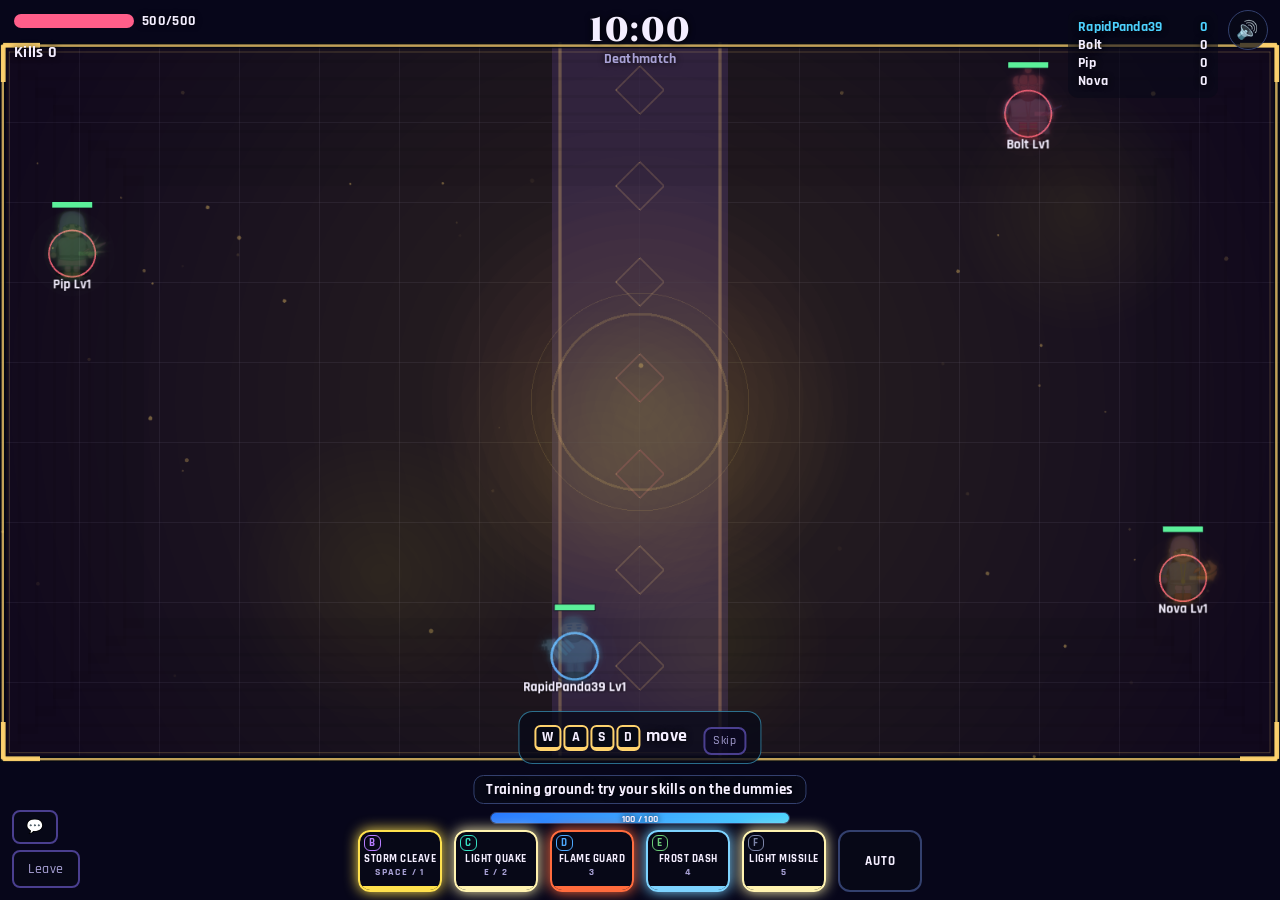
==== commit f2dc13bc: "Game-style home lobby and page skins" ====
--- a/index.html
+++ b/index.html
@@ -2059,9 +2059,242 @@
           font-size: 18px;
         }
       }
+    
+      /* ===== First minute and layout fixes ===== */
+      /* "Create your fighter": dim everything behind it so the menu and champion card do not show through. */
+      #onboard:not([hidden]) {
+        box-shadow: 0 0 0 100vmax rgba(4, 2, 12, 0.82);
+      }
+      /* Pre-match lobby: a small bar under the timer that starts the match by itself. */
+      #lobby .lbar {
+        flex-wrap: wrap;
+        gap: 10px;
+        margin: 0;
+      }
+      #lobby .lbar button {
+        margin: 0;
+        white-space: nowrap;
+      }
+      #lobby .lwhere {
+        font-weight: 800;
+        color: var(--gold);
+        white-space: nowrap;
+      }
+      #lobby .lstart {
+        margin: 0;
+        white-space: nowrap;
+      }
+      #lobby.compact {
+        top: 74px;
+        transform: translateX(-50%);
+        width: auto;
+        max-width: 96vw;
+        max-height: none;
+        overflow: visible;
+        padding: 8px 14px;
+      }
+      #lobby.compact .lbar {
+        flex-wrap: nowrap;
+      }
+      /* The start notices (mode, goal) appear under the bar instead of behind it. */
+      body:has(#lobby.compact:not([hidden])) #notes {
+        top: 140px;
+      }
+      /* Tutorial coach: one short line above the skill bar, never over the arena centre. */
+      #hint.coach {
+        top: auto;
+        bottom: 136px;
+        display: flex;
+        align-items: center;
+        gap: 6px;
+        white-space: nowrap;
+        font-size: 18px;
+        line-height: 1.3;
+        padding: 8px 14px;
+      }
+      #hint .hint-dismiss {
+        pointer-events: auto;
+        margin: 0 0 0 10px;
+        padding: 3px 10px;
+        font-size: 12px;
+      }
+      #hint.coach .kc {
+        margin: 0 1px;
+        padding: 1px 6px;
+        font-size: 14px;
+      }
+      /* Objective line: above the mana bar, not behind the skill buttons. */
+      body.ingame #objective {
+        bottom: 96px;
+      }
+      /* Skill buttons: rank badge in the corner, name in two lines at most, key label always inside. */
+      .skill {
+        display: flex;
+        flex-direction: column;
+        align-items: center;
+        justify-content: center;
+        gap: 1px;
+        padding: 14px 4px 6px;
+      }
+      .skill .skn {
+        display: -webkit-box;
+        -webkit-line-clamp: 2;
+        -webkit-box-orient: vertical;
+        overflow: hidden;
+        max-width: 100%;
+        font-size: 11px;
+        line-height: 1.1;
+        letter-spacing: 0.5px;
+      }
+      .skill .key {
+        line-height: 1;
+      }
+      .skill.auto {
+        padding: 4px;
+      }
+      @media (max-height: 560px) {
+        body.ingame #objective {
+          bottom: 66px;
+        }
+        #hint.coach {
+          bottom: 96px;
+          font-size: 15px;
+        }
+        body.ingame .skill {
+          padding: 12px 3px 4px;
+        }
+        .skill .skn {
+          font-size: 10px;
+        }
+      }
+      @media (max-height: 520px) {
+        #lobby.compact {
+          top: 46px;
+          padding: 4px 18px;
+        }
+        #lobby .lbar {
+          gap: 6px;
+        }
+        #lobby .lbar button {
+          padding: 4px 10px;
+          font-size: 12px;
+        }
+        #lobby .lwhere,
+        #lobby .lstart {
+          font-size: 12px;
+        }
+        body:has(#lobby.compact:not([hidden])) #notes {
+          top: 96px;
+        }
+      }
+      /* Touch: skills sit in a column on the right, so the HUD must keep clear of it. */
+      @media (pointer: coarse) {
+        body.ingame #objective {
+          bottom: 6px;
+        }
+        #hint.coach {
+          top: auto;
+          bottom: 34px;
+          font-size: 13px;
+          padding: 5px 10px;
+        }
+        body.ingame #mpbar {
+          top: 27px;
+          left: 10px;
+          width: 120px;
+          height: 9px;
+        }
+        body.ingame #mptxt {
+          font-size: 8px;
+          line-height: 9px;
+        }
+        body.ingame #kills {
+          top: 40px;
+        }
+        body.ingame #fxbar {
+          top: 56px;
+        }
+        body.ingame #lb {
+          right: 78px;
+        }
+        body.ingame .skill {
+          padding: 11px 2px 3px;
+        }
+        .skill .skn {
+          font-size: 9px;
+          letter-spacing: 0;
+        }
+        .skill .rk {
+          font-size: 9px;
+          padding: 0 3px;
+        }
+      }
+      body.touchdev.ingame #objective {
+        bottom: 6px;
+      }
+      body.touchdev #hint.coach {
+        top: auto;
+        bottom: 34px;
+        font-size: 13px;
+        padding: 5px 10px;
+      }
+      body.touchdev.ingame #mpbar {
+        top: 27px;
+        left: 10px;
+        width: 120px;
+        height: 9px;
+      }
+      body.touchdev.ingame #mptxt {
+        font-size: 8px;
+        line-height: 9px;
+      }
+      body.touchdev.ingame #kills {
+        top: 40px;
+      }
+      body.touchdev.ingame #fxbar {
+        top: 56px;
+      }
+      body.touchdev.ingame #lb {
+        right: 78px;
+      }
+    
+      /* Main menu: the most used tiles first; the rest open with More. */
+      .grid:not(.open) .tile.more {
+        display: none;
+      }
+      .grid .tile.more {
+        order: 2;
+      }
+      #moretile {
+        order: 3;
+      }
+    
+      /* Kill feed: bottom right, so it never collides with the opponents' skill names at the top right. */
+      body #hud #killfeed {
+        top: auto;
+        bottom: 112px;
+        right: 16px;
+      }
+      @media (max-height: 560px) {
+        body #hud #killfeed {
+          bottom: 80px;
+        }
+      }
+      @media (pointer: coarse) {
+        body #hud #killfeed {
+          bottom: 40px;
+          right: 84px;
+          font-size: 11px;
+        }
+      }
+      body.touchdev #hud #killfeed {
+        bottom: 40px;
+        right: 84px;
+        font-size: 11px;
+      }
     </style>
-    <script type="module" crossorigin src="./assets/index-BSRe_pp0.js"></script>
-    <link rel="stylesheet" crossorigin href="./assets/index-Bs13a1-r.css">
+    <script type="module" crossorigin src="./assets/index-CYRwU9qX.js"></script>
+    <link rel="stylesheet" crossorigin href="./assets/index-D-9koY4c.css">
   </head>
   <body>
     <div id="game"></div>
@@ -2075,43 +2308,54 @@
         <button id="champfight">Challenge Majen</button>
         <button id="champbtn" class="ghost">Meet the champion</button>
       </div>
-      <div id="menu" class="panel center" hidden>
-        <h1>Orb Arena</h1>
-        <p class="sub">Shoot glowing orbs. Collect powerups. Rule the arena.</p>
-        <div class="status">
-          <span class="lvl">Lv <b data-level>1</b></span>
-          <div class="xp"><div data-xpbar></div></div>
-          <span class="coins">&#9679; <b data-coins>0</b></span>
+      <div id="menu" class="lobby" hidden>
+        <header class="lb-top">
+          <div class="lb-profile">
+            <div class="lb-avatar" id="lbavatar" aria-hidden="true"></div>
+            <div class="lb-who">
+              <input id="nick" maxlength="16" autocomplete="off" spellcheck="false" aria-label="Nickname" />
+              <div class="status">
+                <span class="lvl">Lv <b data-level>1</b></span>
+                <div class="xp"><div data-xpbar></div></div>
+              </div>
+            </div>
+          </div>
+          <div class="lb-brand"><h1>Orb Arena</h1><p class="sub">Fight heroes. Fire skills. Rule the arena.</p></div>
+          <div class="lb-cur"><span class="coins"><i class="coin" aria-hidden="true"></i><b data-coins>0</b></span></div>
+        </header>
+        <nav class="rail rail-l" aria-label="Rewards and shop">
+          <button class="tile" data-page="daily"><span class="ic">&#127873;</span><span class="tl">Daily</span><i class="dot"></i></button>
+          <button class="tile" data-page="quests"><span class="ic">&#128220;</span><span class="tl">Quests</span><i class="dot"></i></button>
+          <button class="tile" data-page="spin"><span class="ic">&#127922;</span><span class="tl">Lucky Wheel</span><i class="dot"></i></button>
+          <button class="tile" data-page="shop"><span class="ic">&#128722;</span><span class="tl">Shop</span></button>
+        </nav>
+        <section class="lb-stage">
+          <button class="lb-hero" id="lbhero" aria-label="Your hero. Open the Hero page"></button>
+          <div class="lb-plate" aria-hidden="true"></div>
+          <div class="lb-heroname" id="lbheroname"></div>
+        </section>
+        <nav class="rail rail-r" aria-label="Game modes and hero">
+          <button class="tile" data-page="loadout"><span class="ic">&#129466;</span><span class="tl">Hero</span></button>
+          <button class="tile" data-page="campaign"><span class="ic">&#9733;</span><span class="tl">Campaign</span></button>
+          <button class="tile" data-page="ranked"><span class="ic">&#127942;</span><span class="tl">Ranked</span></button>
+          <button class="tile" id="moretile" aria-expanded="false"><span class="ic">&#8943;</span><span class="tl mlabel">More</span><i class="dot"></i></button>
+        </nav>
+        <div class="grid moregrid" aria-label="More">
+          <button class="tile more" data-page="arenas"><span class="ic">&#9876;</span><span class="tl">Arenas</span></button>
+          <button class="tile more" data-page="collection"><span class="ic">&#10024;</span><span class="tl">Skills</span></button>
+          <button class="tile more" data-page="summons"><span class="ic">&#128054;</span><span class="tl">Summons</span></button>
+          <button class="tile more" data-page="dex"><span class="ic">&#128218;</span><span class="tl">Powerups</span></button>
+          <button class="tile more" data-page="bestiary"><span class="ic">&#128009;</span><span class="tl">Bestiary</span></button>
+          <button class="tile more" data-page="chests"><span class="ic">&#128230;</span><span class="tl">Chests</span></button>
+          <button class="tile more" data-page="guild"><span class="ic">&#128737;</span><span class="tl">Guilds</span></button>
+          <button class="tile more" data-page="training"><span class="ic">&#127919;</span><span class="tl">Training</span></button>
         </div>
-        <input id="nick" maxlength="16" autocomplete="off" spellcheck="false" aria-label="Nickname" />
-        <button id="play">Quick Play</button>
-        <div class="grid">
-          <button class="tile" data-page="arenas"><span class="ic">&#9876;</span>Arenas</button>
-          <button class="tile" data-page="campaign"><span class="ic">&#9733;</span>Campaign</button>
-          <button class="tile" data-page="loadout"><span class="ic">&#129466;</span>Hero</button>
-          <button class="tile" data-page="shop"><span class="ic">&#128722;</span>Shop &amp; Market</button>
-          <button class="tile" data-page="daily">
-            <span class="ic">&#127873;</span>Daily<i class="dot"></i>
-          </button>
-          <button class="tile" data-page="quests">
-            <span class="ic">&#128220;</span>Quests<i class="dot"></i>
-          </button>
-          <button class="tile" data-page="spin"><span class="ic">&#127922;</span>Lucky Wheel<i class="dot"></i></button>
-          <button class="tile" data-page="collection"><span class="ic">&#128220;</span>Skills</button>
-          <button class="tile" data-page="summons"><span class="ic">&#128054;</span>Summons</button>
-          <button class="tile" data-page="dex"><span class="ic">&#128218;</span>Powerups</button>
-          <button class="tile" data-page="bestiary"><span class="ic">&#128009;</span>Bestiary</button>
-          <button class="tile" data-page="ranked"><span class="ic">&#127942;</span>Ranked</button>
-          <button class="tile" data-page="chests"><span class="ic">&#128230;</span>Chests</button>
-          <button class="tile" data-page="guild"><span class="ic">&#128737;</span>Guilds</button>
-          <button class="tile" data-page="training"><span class="ic">&#127919;</span>Training</button>
+        <div class="lb-play">
+          <div class="lb-mode"><b>Quick Play</b><span>Modes and arenas rotate every round</span></div>
+          <button id="play">Play</button>
+          <button id="practice" class="ghost">Practice offline</button>
         </div>
-        <button id="practice" class="ghost">Practice offline</button>
-        <div class="sub" style="font-size:11px;opacity:.7;margin-top:4px">Art: Fluent Emoji by Microsoft (MIT) &middot; icons from game-icons.net by Lorc, Delapouite and contributors (CC BY 3.0)</div>
-        <div class="controls" id="controls">
-          WASD / arrows: move &middot; Mouse: aim &middot; Click: shoot &middot; 1-5 (or Space / E): skills<br />Touch:
-          left stick moves, right stick aims and fires, buttons use skills
-        </div>
+        <div class="lb-foot">Art: Fluent Emoji by Microsoft (MIT) &middot; icons from game-icons.net by Lorc, Delapouite and contributors (CC BY 3.0)</div>
       </div>
       <div id="page" class="panel center" hidden>
         <div id="pagehead">
--- a/assets/index-D-9koY4c.css
+++ b/assets/index-D-9koY4c.css
@@ -0,0 +1 @@
+@font-face{font-family:Cinzel;font-style:normal;font-display:swap;font-weight:700;src:url(./cinzel-latin-700-normal-Dkw14w9r.woff2) format("woff2"),url(./cinzel-latin-700-normal-C-gK7hA8.woff) format("woff")}@font-face{font-family:Cinzel;font-style:normal;font-display:swap;font-weight:900;src:url(./cinzel-latin-900-normal-BI3z7Tow.woff2) format("woff2"),url(./cinzel-latin-900-normal-t_fSDEbn.woff) format("woff")}@font-face{font-family:Rajdhani;font-style:normal;font-display:swap;font-weight:500;src:url(./rajdhani-latin-500-normal-ByNUCHrt.woff2) format("woff2"),url(./rajdhani-latin-500-normal-DfvNI-Td.woff) format("woff")}@font-face{font-family:Rajdhani;font-style:normal;font-display:swap;font-weight:600;src:url(./rajdhani-latin-600-normal-CXCVEoA9.woff2) format("woff2"),url(./rajdhani-latin-600-normal-Dx02qI2_.woff) format("woff")}@font-face{font-family:Rajdhani;font-style:normal;font-display:swap;font-weight:700;src:url(./rajdhani-latin-700-normal-BPDUZo87.woff2) format("woff2"),url(./rajdhani-latin-700-normal-e0Uj8ZlN.woff) format("woff")}@font-face{font-family:Bangers;font-style:normal;font-display:swap;font-weight:400;src:url(./bangers-latin-400-normal-DeHY8Ncq.woff2) format("woff2"),url(./bangers-latin-400-normal-BAEm-Pv0.woff) format("woff")}:root{--phase-surface: rgba(13, 16, 43, .94);--phase-raised: #171f4b;--phase-line: rgba(122, 102, 226, .5);--phase-cyan: #62ddf4;--phase-ally: #66b3ff;--phase-enemy: #ff657a}#settings{position:fixed;top:10px;right:62px;z-index:46;min-height:40px;margin:0;padding:7px 12px;color:#dbe7ff;background:#080a18c7;border-color:#45538d;box-shadow:none}body.ingame #settings{display:none}.setting-row{display:flex;align-items:center;justify-content:space-between;gap:24px;padding:14px 0;border-bottom:1px solid rgba(255,255,255,.08);text-align:left}.setting-row small{display:block;max-width:390px;margin-top:3px;color:var(--dim);font-size:13px}.setting-row input[type=checkbox]{width:24px;height:24px;accent-color:var(--phase-cyan);flex:none}.setting-row input[type=range]{width:160px;padding:0;accent-color:var(--phase-cyan)}.setting-row select{padding:9px;color:var(--text);background:#111738;border:1px solid #4c5b94;border-radius:7px;font:inherit}.setting-row output{color:var(--phase-cyan)}#pagehead{position:sticky;top:0;z-index:4;padding-bottom:10px;background:linear-gradient(var(--phase-surface) 75%,transparent)}#pagebody{scrollbar-width:thin;scrollbar-color:#5b50a0 transparent}.card,.qrow,.dailyday,.calday,.boss{border-color:#7666d26b;background:linear-gradient(145deg,#1b1f4ae6,#0c0f27e6)}.card:hover{border-color:#62ddf4b3}.class-option{width:auto;margin:0;color:var(--text);font:inherit;letter-spacing:0;text-transform:none;cursor:pointer}.class-option .d{display:block}.tabs button.on{border-color:var(--phase-cyan);box-shadow:0 0 14px #62ddf433}:focus-visible{outline:2px solid var(--phase-cyan);outline-offset:3px}html[data-motion=off] *,html[data-motion=off] *:before,html[data-motion=off] *:after{animation:none!important;transition:none!important;scroll-behavior:auto!important}html[data-colorblind=true] #skfeed-r .skf{border-right-style:dashed}#killfeed{position:absolute;top:145px;right:16px;display:grid;gap:5px;text-align:right;font-size:13px;pointer-events:none}#killfeed div{padding:5px 9px;background:#080b18db;border-right:3px solid currentColor}#killfeed .ally{color:var(--phase-ally)}#killfeed .enemy{color:var(--phase-enemy)}.skfeed .skf{max-width:260px;overflow:hidden;padding:6px 10px;border-radius:6px;font-family:Rajdhani,sans-serif;font-size:14px;font-weight:700;line-height:1.2;text-overflow:ellipsis;white-space:nowrap}#skfeed-l .skf{color:#9bd1ff;background:linear-gradient(90deg,#19365ee6,#19365e14);border-left-color:var(--phase-ally)}#skfeed-r .skf{color:#ffa8b3;background:linear-gradient(270deg,#552539e6,#55253914);border-right-color:var(--phase-enemy)}#journey{margin:12px 0 2px;padding-top:10px;border-top:1px solid rgba(122,102,226,.3);text-align:left}#journey summary{display:flex;align-items:center;justify-content:space-between;min-height:36px;color:#e8e2ff;cursor:pointer;list-style:none}#journey summary::-webkit-details-marker{display:none}#journey summary span{color:var(--dim);font-size:12px}.journey-cards{display:grid;grid-template-columns:repeat(3,minmax(0,1fr));gap:8px;margin-top:10px}.journey-card{padding:10px;border:1px solid rgba(122,102,226,.35);border-radius:8px;background:#0c0f27bf}.journey-card small{color:var(--phase-cyan);letter-spacing:1px}.journey-card b{display:block;margin:5px 0 2px;color:#fff}.journey-card p{min-height:30px;margin:0 0 7px;color:var(--dim);font-size:11px}.journey-progress{height:4px;overflow:hidden;background:#ffffff1a;border-radius:4px}.journey-progress span{display:block;height:100%;background:linear-gradient(90deg,#62ddf4,#f4c76a)}.journey-card>div:last-child{display:flex;align-items:center;justify-content:space-between;margin-top:6px}.journey-card em{color:var(--dim);font-size:10px;font-style:normal}.journey-card button{min-height:26px;margin:0;padding:3px 7px;font-size:10px}.journey-pin{display:flex;align-items:center;gap:8px;margin-top:9px;color:var(--dim);font-size:11px}.journey-pin select{min-width:0;padding:5px;color:var(--text);background:#111738;border:1px solid #4c5b94;border-radius:6px}.journey-note{margin:5px 0 0;color:var(--dim);font-size:10px}#hint .hint-dismiss{min-height:28px;margin:7px 0 0 10px;padding:3px 8px;pointer-events:auto}@media(prefers-reduced-motion:reduce){*,*:before,*:after{animation-duration:.001ms!important;animation-iteration-count:1!important;transition:none!important}}@media(max-width:650px){#rotate{display:none!important}#menu,#page{width:calc(100vw - 24px);max-height:calc(100dvh - 74px);top:48px;transform:translate(-50%);overflow:auto}#menu{padding:14px}#menu .grid{grid-template-columns:repeat(3,minmax(0,1fr));gap:7px}#menu .tile{width:auto;min-width:0;min-height:72px;padding:8px 4px;font-size:11px}#menu .tile .ic{font-size:21px}#champ{position:static;transform:none;width:auto;margin:12px auto}#page{padding:14px}#pagehead{gap:8px}#pagetitle{font-size:21px}#settings{top:8px;right:58px;min-height:36px;padding:5px 8px;font-size:12px}.setting-row{gap:10px}.setting-row input[type=range]{width:112px}.journey-cards{grid-template-columns:1fr}body.touchdev.ingame #game{right:0;bottom:96px}body.touchdev.ingame #skills{inset:auto auto 7px 50%!important;transform:translate(-50%)!important;flex-direction:row!important;gap:3px!important}body.touchdev.ingame .skill{width:52px;height:46px}body.touchdev.ingame #mpbar{top:40px;left:12px;bottom:auto;width:130px;transform:none}body.touchdev.ingame #timer{top:5px;left:auto;right:54px;transform:none;font-size:24px}body.touchdev.ingame #modeinfo{top:32px;left:auto;right:54px;transform:none}body.touchdev.ingame #kills{top:62px;left:12px}body.touchdev.ingame #fxbar{top:84px;left:12px}body.touchdev.ingame #lb{top:82px;right:8px;min-width:112px}body.touchdev.ingame #skfeed-l,body.touchdev.ingame #skfeed-r{top:176px;max-width:145px}body.touchdev.ingame #hint{top:auto;bottom:112px;max-width:270px}body.touchdev.ingame #objective{bottom:108px}body.touchdev.ingame #settings{display:none}body:has(#lobby:not([hidden])) #skills{display:none!important}#lobby{width:calc(100vw - 24px);max-height:calc(100dvh - 32px);padding:12px 14px}#lobby .lteam{grid-template-columns:1fr}#lobby .lp{font-size:12px}}#menu.lobby{position:fixed;inset:0;z-index:20;margin:0;padding:0;width:auto;max-width:none;max-height:none;transform:none;overflow:hidden;background:none;border:0;border-radius:0;box-shadow:none;text-align:center;pointer-events:none}#menu.lobby[hidden]{display:none}#menu.lobby>*{pointer-events:auto}#menu.lobby:before,#menu.lobby:after{display:none}#menu .lb-top{position:absolute;left:0;right:0;top:0;height:78px;display:flex;align-items:center;justify-content:space-between;gap:16px;padding:10px 172px 10px 16px;background:linear-gradient(180deg,#050414eb,#05041400);pointer-events:none}#menu .lb-top>*{pointer-events:auto}#menu .lb-profile{display:flex;align-items:center;gap:10px;padding:5px 16px 5px 5px;border-radius:40px;background:#0d0e2ae0;border:2px solid #4b3f97;box-shadow:0 6px 18px #00000059}#menu .lb-avatar{flex:none;width:54px;height:54px;border-radius:50%;overflow:hidden;background:radial-gradient(circle at 50% 30%,#4b3fb5,#120e33);border:3px solid #ffc93c;box-shadow:0 0 14px #ffc93c73}#menu .lb-avatar img{display:block;width:170%;margin:-6% 0 0 -35%}#menu .lb-who{display:flex;flex-direction:column;align-items:flex-start;gap:3px;text-align:left}#menu #nick{width:170px;margin:0;padding:1px 4px;font-family:var(--f-ui);font-size:19px;font-weight:800;text-align:left;color:#fff;background:transparent;border:0;border-bottom:2px dashed transparent;border-radius:0;box-shadow:none}#menu #nick:hover,#menu #nick:focus{border-bottom-color:#ffffff59;outline:none}#menu .lb-who .status{display:flex;align-items:center;gap:8px;margin:0;width:auto}#menu .lb-who .lvl{padding:1px 8px;font-size:12px;font-weight:800;color:#1b0f45;background:linear-gradient(180deg,#9fe7ff,#4dd2ff);border:0;border-radius:8px}#menu .lb-who .xp{width:150px;height:8px;margin:0;border-radius:6px;background:#ffffff1f;overflow:hidden}#menu .lb-who .xp div{height:100%;border-radius:6px;background:linear-gradient(90deg,#4dd2ff,#b77dff)}#menu .lb-brand{position:absolute;left:50%;top:8px;transform:translate(-50%);pointer-events:none}#menu .lb-brand h1{margin:0;font-size:34px;line-height:1.1;white-space:nowrap}#menu .lb-brand .sub{margin:0;font-size:12px;white-space:nowrap}#menu .lb-cur .coins{display:flex;align-items:center;gap:8px;padding:5px 16px 5px 5px;font-size:20px;font-weight:800;color:#ffe9a8;background:#0d0e2ae0;border:2px solid #7a6420;border-radius:30px;box-shadow:0 6px 18px #00000059}#menu .coin{width:30px;height:30px;border-radius:50%;background:radial-gradient(circle at 35% 30%,#fff6c4,#ffc93c 45%,#b07a00);box-shadow:inset 0 -3px #00000040,0 0 10px #ffc93c80}#menu .rail{position:absolute;top:98px;display:flex;flex-direction:column;gap:12px;z-index:3}#menu .rail-l{left:18px}#menu .rail-r{right:18px}#menu .rail .tile,#menu .moregrid .tile{position:relative;width:96px;height:86px;min-width:0;margin:0;padding:6px 4px;display:flex;flex-direction:column;align-items:center;justify-content:center;gap:4px;--tc: #6c5ad6;--tb: #3b2f9a;--td: #1c1660;background:linear-gradient(180deg,var(--tb),var(--td));border:2px solid var(--tc);border-radius:18px;box-shadow:0 5px #06041ee6,0 10px 20px #00000059;color:#fff;font-family:var(--f-ui);font-size:13px;font-weight:800;letter-spacing:.3px;text-transform:none;transition:transform .12s ease,box-shadow .12s ease,filter .12s}#menu .rail .tile:hover,#menu .moregrid .tile:hover{transform:translateY(-3px);filter:brightness(1.12)}#menu .rail .tile:active,#menu .moregrid .tile:active{transform:translateY(3px);box-shadow:0 2px #06041ee6,0 4px 10px #00000059}#menu .tile .ic{display:block;margin:0;font-size:32px;line-height:1;filter:drop-shadow(0 3px 0 rgba(0,0,0,.35))}#menu .tile .tl{line-height:1.05;text-shadow:0 2px 0 rgba(0,0,0,.45)}#menu .tile .dot{position:absolute;top:-5px;right:-5px;width:16px;height:16px;border:2px solid #fff}#menu .tile[data-page=daily]{--tc: #ffb84d;--tb: #c2621b;--td: #5a2309}#menu .tile[data-page=quests]{--tc: #5ff0d0;--tb: #13806e;--td: #073a35}#menu .tile[data-page=spin]{--tc: #ff7ad9;--tb: #a8268f;--td: #45093d}#menu .tile[data-page=shop]{--tc: #8cff6b;--tb: #2f8f1e;--td: #11400a}#menu .tile[data-page=loadout]{--tc: #7fe3ff;--tb: #1f74b8;--td: #0b2c55}#menu .tile[data-page=campaign]{--tc: #9aa8ff;--tb: #3f49c9;--td: #161b5e}#menu .tile[data-page=ranked]{--tc: #ffd36e;--tb: #b5841a;--td: #4a3208}#menu .moregrid{display:none}#menu .moregrid.open{position:absolute;top:98px;right:134px;z-index:6;display:grid;grid-template-columns:repeat(4,96px);gap:12px;margin:0;padding:16px;background:#0c0c28f5;border:2px solid #6c5ad6;border-radius:20px;box-shadow:0 24px 60px #0000008c;animation:lbPop .16s ease-out}#menu .moregrid.open .tile.more{display:flex}#menu #moretile[aria-expanded=true]{--tc: #fff;filter:brightness(1.2)}#menu .lb-stage{position:absolute;left:50%;top:53%;transform:translate(-50%,-50%);width:min(40vw,440px);height:min(64vh,500px);display:flex;flex-direction:column;align-items:center;justify-content:flex-end;pointer-events:none}#menu .lb-stage:before{content:"";position:absolute;inset:-12% -30% 6%;background:radial-gradient(closest-side at 50% 45%,#7c5cff66,#7c5cff1f 55%,#7c5cff00);pointer-events:none;z-index:0}#menu .lb-hero{position:relative;z-index:2;width:100%;height:84%;margin:0;padding:0;background:none;border:0;border-radius:0;box-shadow:none;cursor:pointer;pointer-events:auto;animation:lbIdle 3.4s ease-in-out infinite}#menu .lb-hero img{height:100%;width:auto;filter:drop-shadow(0 0 22px rgba(98,221,244,.55)) drop-shadow(0 16px 12px rgba(0,0,0,.55));transition:transform .15s}#menu .lb-hero:hover img{transform:scale(1.03)}#menu .lb-plate{position:absolute;z-index:1;left:50%;bottom:10%;width:72%;height:70px;transform:translate(-50%);border-radius:50%;background:radial-gradient(ellipse,#62ddf499,#62ddf41a 58%,#62ddf400 72%);box-shadow:0 0 46px #62ddf44d}#menu .lb-plate:after{content:"";position:absolute;inset:18% 14%;border:2px solid rgba(160,235,255,.55);border-radius:50%}#menu .lb-heroname{position:relative;z-index:3;margin-top:6px;padding:6px 20px;border-radius:14px;background:#0d0e2ae6;border:2px solid #4b3f97;pointer-events:auto}#menu .lb-heroname b{display:block;font-family:var(--f-display);font-size:22px;color:var(--gold);letter-spacing:1px}#menu .lb-heroname span{font-size:12px;color:var(--dim)}#menu .lb-play{position:absolute;right:22px;bottom:22px;z-index:4;width:310px;display:flex;flex-direction:column;align-items:stretch;gap:8px}#menu .lb-mode{display:flex;flex-direction:column;align-items:flex-end;text-shadow:0 2px 4px #000}#menu .lb-mode b{font-size:18px;color:#ffe9a8}#menu .lb-mode span{font-size:12px;color:var(--dim)}#menu #play{width:auto;height:86px;margin:0;padding:0 18px;font-family:var(--f-display);font-size:44px;font-weight:900;letter-spacing:3px;color:#3a1d00;text-shadow:0 2px 0 rgba(255,255,255,.55);background:linear-gradient(180deg,#ffe680,#ffbe1a 55%,#f39200);border:3px solid #fff3b8;border-radius:20px;box-shadow:0 7px #9c5600,0 14px 30px #ffa80059;animation:lbPulse 2.6s ease-in-out infinite;transition:transform .1s,box-shadow .1s}#menu #play:hover{filter:brightness(1.06)}#menu #play:active{transform:translateY(5px);box-shadow:0 2px #9c5600,0 6px 14px #ffa80059}#menu #practice{margin:0;padding:8px;font-size:13px}body #champ{position:fixed;inset:auto auto 22px 18px;transform:none;width:260px;display:grid;grid-template-columns:74px 1fr;grid-template-areas:"art h" "art nm" "art ttl" "f f" "b b";column-gap:10px;align-items:center;padding:10px 12px 12px;text-align:left;z-index:21}body #champ[hidden]{display:none}body #champ h4{grid-area:h;margin:0;font-size:10px;letter-spacing:2px}body #champ .art{grid-area:art;width:74px;height:74px;margin:0}body #champ .art svg{width:100%;height:100%}body #champ .nm{grid-area:nm;margin:0;font-size:22px}body #champ .ttl{grid-area:ttl;margin:0;font-size:11px}body #champ #champfight{grid-area:f;margin:10px 0 6px;padding:7px;font-size:12px}body #champ #champbtn{grid-area:b;margin:0;padding:5px;font-size:11px}#menu #journey{position:absolute;left:50%;bottom:22px;z-index:5;width:min(520px,38vw);margin:0;padding:6px 14px;transform:translate(-50%);background:#0d0e2aeb;border:2px solid #4b3f97;border-radius:14px;box-shadow:0 10px 30px #0006}#menu #journey[open]{padding-bottom:12px}#menu .lb-foot{position:absolute;left:50%;bottom:3px;transform:translate(-50%);width:60vw;font-size:9px;color:var(--dim);opacity:.55;pointer-events:none}@keyframes lbIdle{0%,to{transform:translateY(0)}50%{transform:translateY(-9px)}}@keyframes lbPulse{0%,to{box-shadow:0 7px #9c5600,0 14px 30px #ffa80059}50%{box-shadow:0 7px #9c5600,0 14px 44px #ffc828a6}}@keyframes lbPop{0%{opacity:0;transform:scale(.94)}to{opacity:1;transform:none}}@media(max-width:1100px){#menu .lb-brand .sub{display:none}#menu .lb-brand h1{font-size:26px}#menu .lb-play{width:260px}#menu #play{height:72px;font-size:36px}}@media(max-height:520px){#menu .lb-top{height:56px;padding:6px 150px 6px 10px}#menu .lb-profile{padding:3px 12px 3px 3px;gap:7px}#menu .lb-avatar{width:40px;height:40px;border-width:2px}#menu #nick{width:130px;font-size:15px}#menu .lb-who .xp{width:100px;height:6px}#menu .lb-brand{display:none}#menu .lb-cur .coins{font-size:15px;padding:3px 12px 3px 3px}#menu .coin{width:22px;height:22px}#menu .rail{top:64px;gap:7px}#menu .rail-l{left:10px}#menu .rail-r{right:10px}#menu .rail .tile,#menu .moregrid .tile{width:70px;height:58px;padding:3px 2px;gap:2px;border-radius:13px;font-size:10px;box-shadow:0 3px #06041ee6}#menu .tile .ic{font-size:21px}#menu .moregrid.open{top:64px;right:90px;grid-template-columns:repeat(4,70px);gap:7px;padding:10px}#menu .lb-stage{top:56%;width:40vw;height:74vh}#menu .lb-heroname{padding:3px 12px;margin-top:2px}#menu .lb-heroname b{font-size:15px}#menu .lb-heroname span{font-size:10px}#menu .lb-play{right:90px;bottom:12px;width:190px;gap:5px}#menu .lb-mode span{display:none}#menu .lb-mode b{font-size:13px}#menu #play{height:54px;font-size:28px;border-radius:14px}#menu #practice{padding:4px;font-size:11px}body #champ,#menu #journey,#menu .lb-foot{display:none}}@media(max-width:650px){#menu.lobby{width:auto;max-height:none;top:0;padding:0;transform:none;overflow:hidden}#menu .lb-top{height:64px;padding:8px 112px 8px 10px}#menu .lb-brand,#menu .lb-cur{display:none}#menu #nick{width:140px;font-size:16px}#menu .lb-who .xp{width:110px}#menu .lb-stage{top:36%;width:78vw;height:44vh}#menu .rail{top:auto;left:10px;right:10px;flex-direction:row;justify-content:space-between;gap:6px}#menu .rail-l{bottom:214px}#menu .rail-r{bottom:140px}#menu .rail .tile,#menu .moregrid .tile{flex:1;width:auto;height:64px;font-size:11px;border-radius:14px}#menu .tile .ic{font-size:24px}#menu .moregrid.open{top:76px;left:10px;right:10px;grid-template-columns:repeat(4,1fr);gap:8px;padding:10px}#menu .lb-play{left:10px;right:10px;bottom:14px;width:auto;gap:6px}#menu .lb-mode{display:none}#menu #play{height:70px;font-size:34px}body #champ,#menu #journey,#menu .lb-foot{display:none}}#page{background:radial-gradient(120% 60% at 50% 0%,#7c5cff47,#7c5cff00 60%),linear-gradient(180deg,#1b1352,#120c3a 55%,#0c0828);border:2px solid #6a55e0;box-shadow:0 0 0 4px #0a0822d9,0 0 0 6px #ffc93c59,0 24px 60px #0009,inset 0 1px #ffffff14}#page #pagehead{position:sticky;top:0;z-index:3;padding:10px 12px 10px 18px;border-radius:14px;background:linear-gradient(180deg,#3a2a9a,#23186b);border:2px solid #7d68ff;box-shadow:0 6px #120c3a,0 10px 22px #00000073,inset 0 2px #ffffff29}#page #pagehead h2{color:#ffd24a;text-shadow:0 2px 0 #7a4b00,0 0 18px rgba(255,201,60,.45);letter-spacing:1px}#page #pagehead .status .lvl,#page #pagehead .status .coins{display:inline-flex;align-items:center;gap:4px;padding:3px 10px;border-radius:20px;background:#08061c99;border:1px solid rgba(255,255,255,.14)}#page #pagehead .status .coins{color:#ffd24a;border-color:#ffc93c73}#page #pageclose{background:linear-gradient(180deg,#ff6b7d,#d8304c);border:2px solid #ffb0bb;color:#fff;font-weight:800;box-shadow:0 4px #7d1426}#page #pageclose:hover{filter:brightness(1.08)}#page #pageclose:active{transform:translateY(2px);box-shadow:0 2px #7d1426}#page #pagebody h3{display:flex;align-items:center;gap:10px;margin:18px 0 8px;color:#ffd24a;letter-spacing:1.5px}#page #pagebody h3:after{content:"";flex:1;height:2px;background:linear-gradient(90deg,#ffc93c8c,#ffc93c00)}#page .tabs button{border-radius:12px;border:2px solid #4b3f97;background:linear-gradient(180deg,#2a2070,#1a1350);box-shadow:0 3px #0b0826;transition:transform .08s,filter .12s}#page .tabs button:hover{filter:brightness(1.15)}#page .tabs button.on,#page .tabs button.sel{background:linear-gradient(180deg,#ffe07a,#ffb21e);border-color:#fff1b8;color:#3a2400;box-shadow:0 3px #9a5d00,0 0 14px #ffc93c66}#page #pagebody button:not(.ghost):not(:disabled){box-shadow:0 4px #00000073,inset 0 2px #ffffff59}#page #pagebody button:not(.ghost):not(:disabled):active{transform:translateY(2px)}#page #pagebody button:disabled{background:#1e1a46cc;border:2px solid rgba(255,255,255,.08);color:#c8c8e666;box-shadow:none}#page .row{position:relative;overflow:hidden;padding:12px 14px 12px 20px;border-radius:14px;background:linear-gradient(90deg,#3a2a9a8c,#1a1350bf);border:2px solid rgba(125,104,255,.55);box-shadow:0 4px #060416b3,inset 0 1px #ffffff12}#page .row:before{content:"";position:absolute;left:0;top:0;bottom:0;width:6px;background:linear-gradient(180deg,#62ddf4,#7c5cff)}#page .row:has(button[data-claimq]:not(:disabled)){border-color:#6dff9e;box-shadow:0 4px #060416b3,0 0 18px #6dff9e4d}#page .row:has(button[data-claimq]:not(:disabled)):before{background:linear-gradient(180deg,#a6ff6d,#22c55e)}#page .row button[data-claimq]:not(:disabled){background:linear-gradient(180deg,#8dff8a,#22b84f);border:2px solid #d4ffd0;color:#06310f;font-weight:900;animation:pgPulse 1.4s ease-in-out infinite}#page .bar{height:12px;margin:7px 0 3px;border-radius:8px;background:#050414bf;border:1px solid rgba(255,255,255,.1);box-shadow:inset 0 2px 3px #00000080;overflow:hidden}#page .bar>div{height:100%;min-width:6px;border-radius:8px;background:linear-gradient(180deg,#ffffff73,#fff0 55%),linear-gradient(90deg,#ffb21e,#ffe07a);box-shadow:0 0 10px #ffc93c80}#page .card{border-radius:16px;background:radial-gradient(100% 70% at 50% 0%,#7c5cff59,#7c5cff00 70%),linear-gradient(180deg,#24196a,#150f45);border:2px solid rgba(125,104,255,.6);box-shadow:0 5px #060416bf,inset 0 1px #ffffff14;transition:transform .12s,border-color .12s,box-shadow .12s}#page .card:hover{transform:translateY(-3px);border-color:#62ddf4;box-shadow:0 8px #060416bf,0 0 20px #62ddf44d}#page .card.sel{border-color:#ffd24a;box-shadow:0 5px #060416bf,0 0 22px #ffc93c66}#page .card.locked{filter:saturate(.4) brightness(.8)}#page .card b{letter-spacing:.5px}#page .days{gap:10px}#page .day{position:relative;min-height:62px;border-radius:14px;background:linear-gradient(180deg,#2a1f78,#17104c);border:2px solid rgba(125,104,255,.5);box-shadow:0 4px #060416bf,inset 0 1px #ffffff14;font-weight:700;color:#c9c3ff}#page .day b{font-size:15px;color:#ffd24a;text-shadow:0 1px 0 #6b4200}#page .day:has(span[title]){background:linear-gradient(180deg,#3b2a8a,#1f1560);border-color:#ffc93c73}#page .day:last-child{background:linear-gradient(180deg,#7a2a9a,#3a1060);border-color:#ff7ad9;box-shadow:0 4px #060416bf,0 0 18px #ff7ad959}#page .day.done{background:linear-gradient(180deg,#15603a,#0b3a24);border-color:#3ddc84;color:#b8ffd4;opacity:.85}#page .day.now{background:linear-gradient(180deg,#ffd24a,#ff9f1a);border-color:#fff4c2;color:#3a2400;transform:scale(1.04);animation:pgPulse 1.4s ease-in-out infinite}#page .day.now b{color:#3a2400;text-shadow:none}#page button[data-claimdaily]:not(:disabled){min-width:220px;padding:12px 28px;font-size:17px;background:linear-gradient(180deg,#ffe07a,#ffb21e);border:2px solid #fff1b8;color:#3a2400;font-weight:900;box-shadow:0 5px #9a5d00,0 0 20px #ffc93c73}#page .card button[data-buy]:not(.ghost):not(:disabled){background:linear-gradient(180deg,#8dff8a,#22b84f);border:2px solid #d4ffd0;color:#06310f;font-weight:900}#page .card button[data-buy].ghost{color:#ff9aa8;border-color:#ff788c66}#page .heroprev{background:radial-gradient(40% 80% at 14% 60%,#62ddf447,#62ddf400 70%),linear-gradient(90deg,#2a1f78,#150f45);border:2px solid rgba(125,104,255,.6);border-radius:16px;box-shadow:0 5px #060416bf}#page .tag{border-radius:20px;background:#ffc93c1f;border:1px solid rgba(255,201,60,.5);color:#ffe9a8}#page table{border-collapse:separate;border-spacing:0 4px;width:100%}#page table th{color:#9d95e6;font-weight:700;font-size:12px;letter-spacing:1px;text-transform:uppercase}#page table tbody tr td{background:#2a1f788c;padding:6px 10px}#page table tbody tr td:first-child{border-radius:10px 0 0 10px}#page table tbody tr td:last-child{border-radius:0 10px 10px 0}@keyframes pgPulse{0%,to{filter:brightness(1)}50%{filter:brightness(1.18)}}@media(prefers-reduced-motion:reduce){#page .day.now,#page .row button[data-claimq]:not(:disabled){animation:none}}@media(max-height:520px),(max-width:650px){#page .day{min-height:56px}#page .days{gap:6px}#page #pagehead{padding:6px 8px 6px 12px}}
